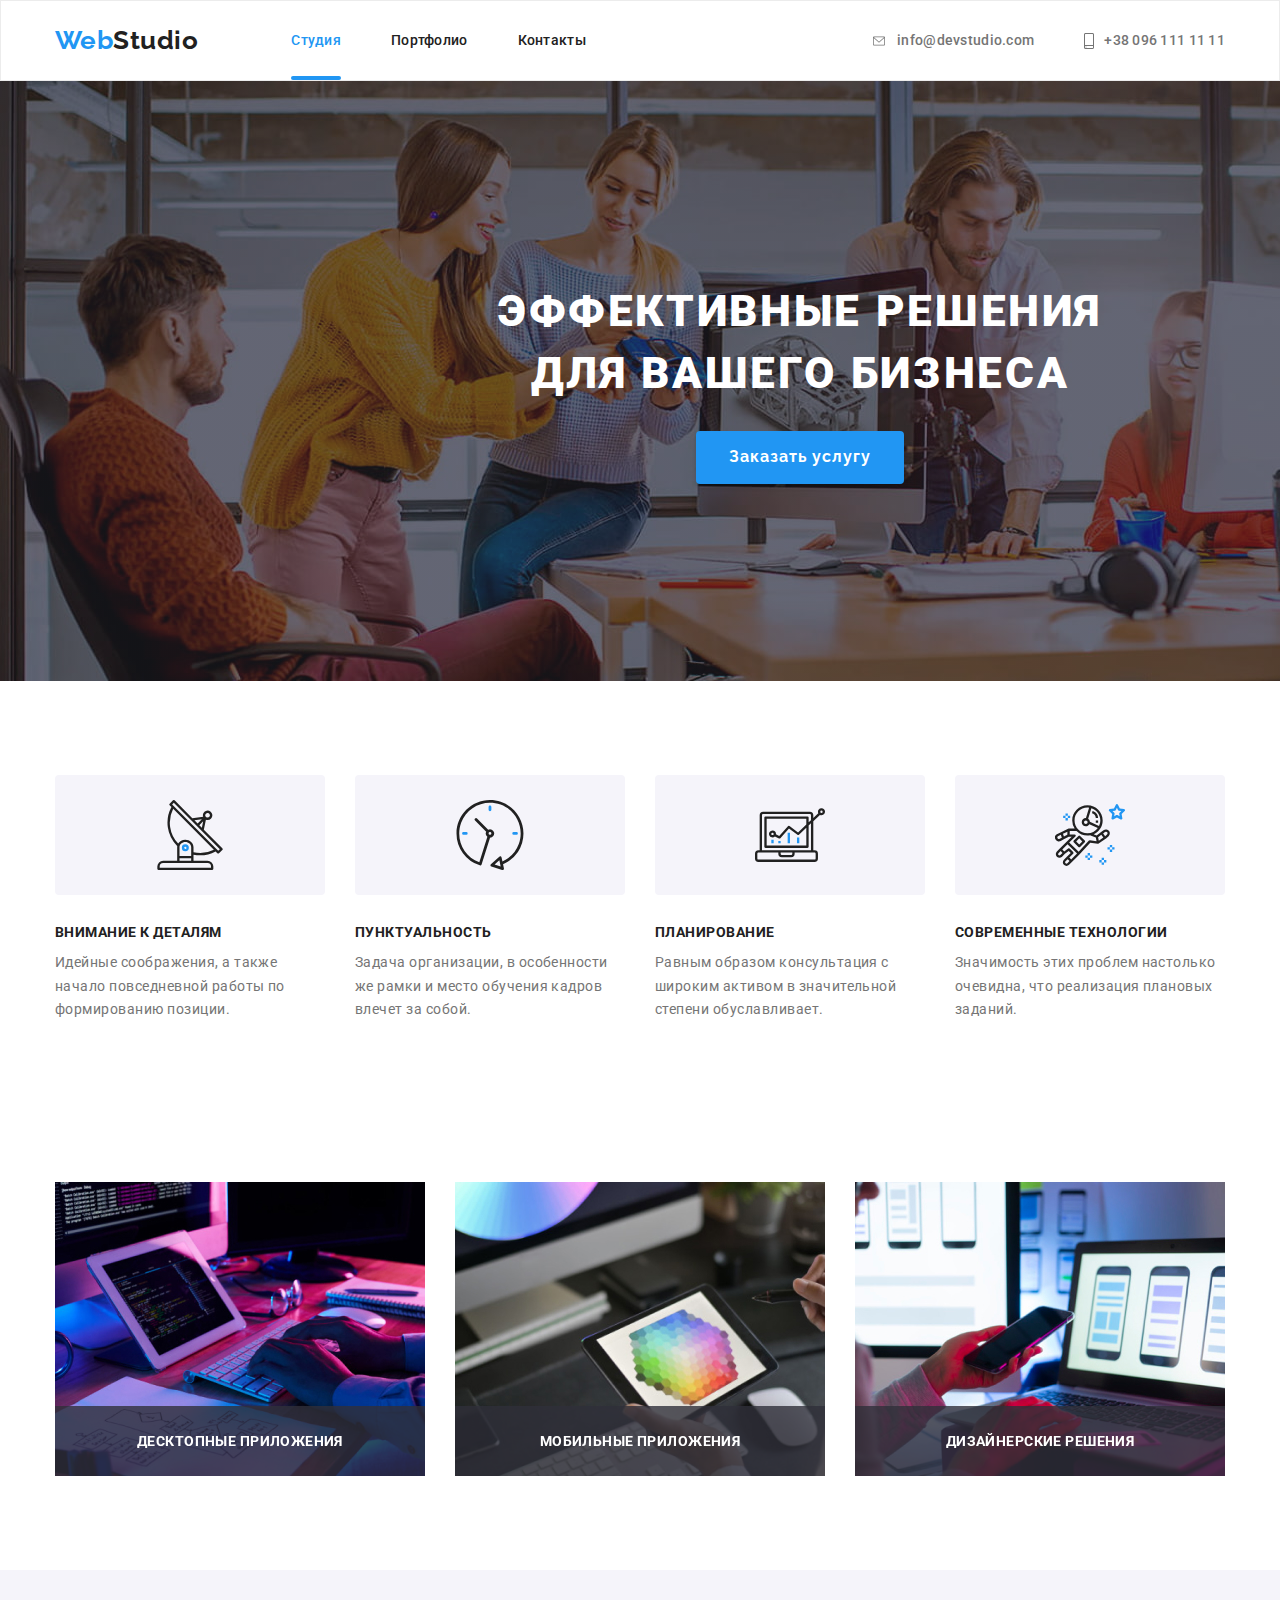
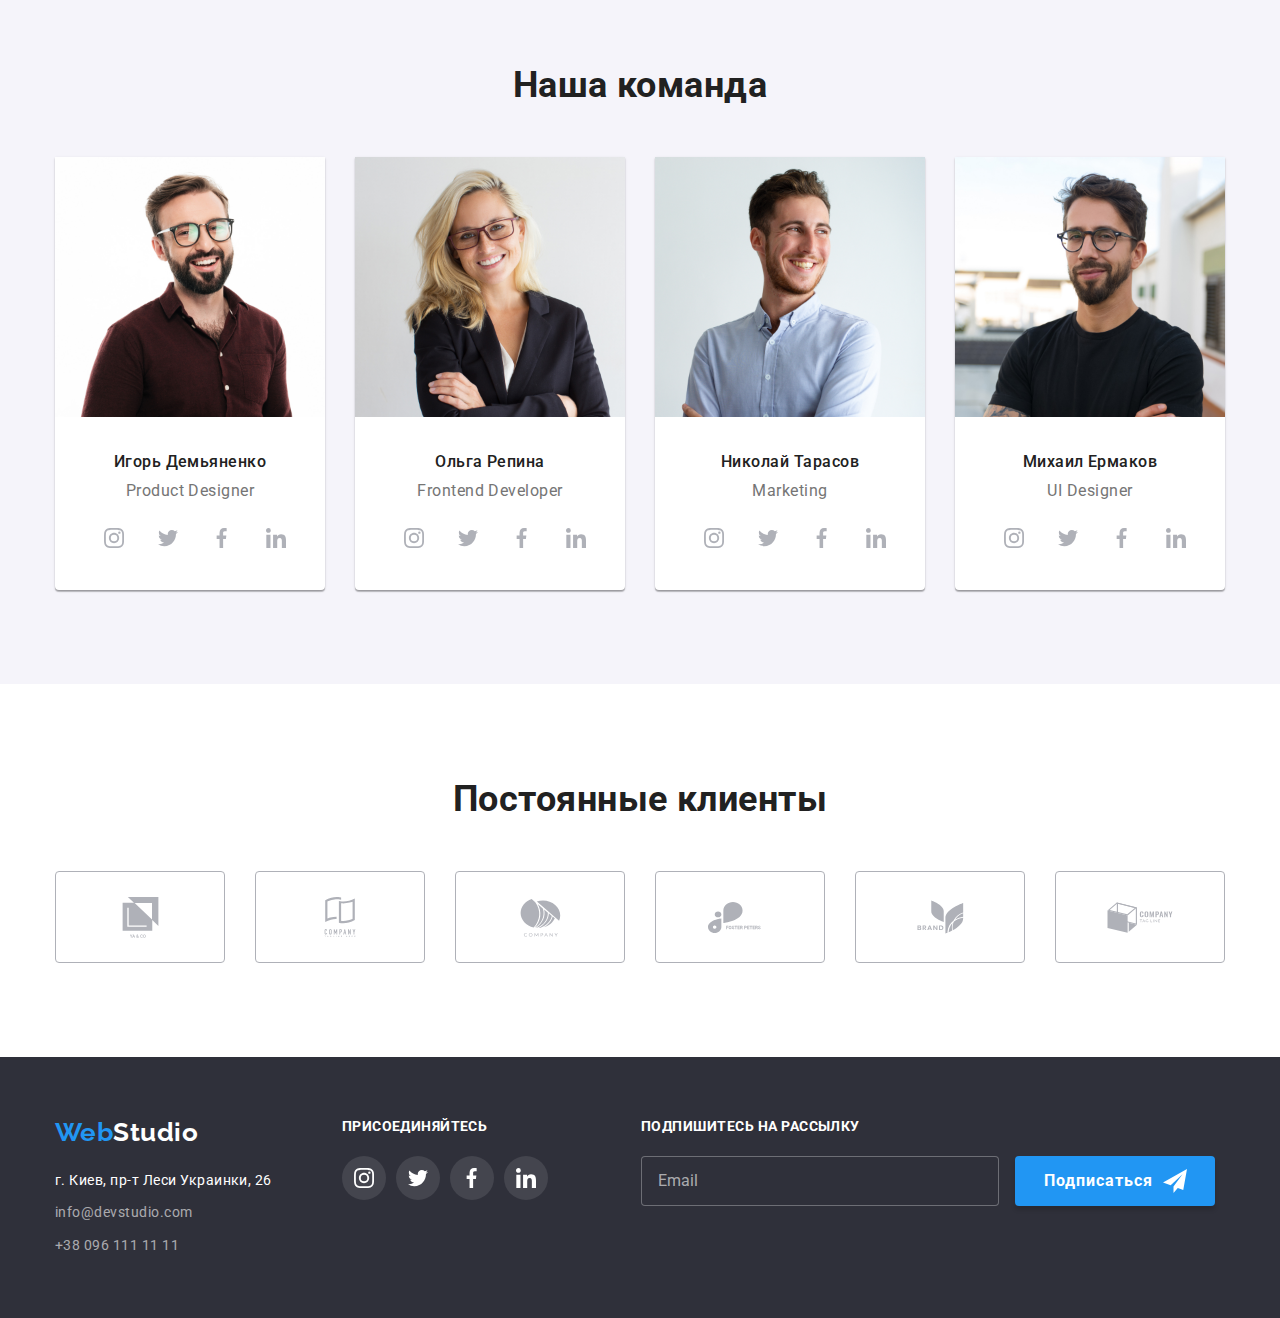
==== index.html @ c47fc295 "task" ====
<!DOCTYPE html>
<html lang="ru">
  <head>
    <meta charset="UTF-8" />
    <meta http-equiv="X-UA-Compatible" content="IE=edge" />
    <meta name="viewport" content="width=device-width, initial-scale=1.0" />
    <title>Document</title>
    <link rel="preconnect" href="https://fonts.googleapis.com" />
    <link rel="preconnect" href="https://fonts.gstatic.com" crossorigin />
    <link
      rel="stylesheet"
      href="https://cdn.jsdelivr.net/npm/modern-normalize@1.1.0/modern-normalize.min.css"
    />
    <link
      href="https://fonts.googleapis.com/css2?family=Raleway:wght@700&family=Roboto:wght@400;500;700;900&display=swap"
      rel="stylesheet"
    />
    <link rel="stylesheet" href="./css/styles.css" />
  </head>
  <body>
    <!-- Шапка сайта -->
    <header class="header">
      <div class="container flex">
        <nav class="header-nav">
          <a class="logo" href="./index.html"
            ><span class="logo-accent">Web</span>Studio</a
          >

          <ul class="nav-list">
            <li class="nav-item">
              <a class="nav-link current" href="./index.html">Студия</a>
            </li>
            <li class="nav-item">
              <a class="nav-link" href="./portofolio.html">Портфолио</a>
            </li>
            <li class="nav-item"><a class="nav-link" href="">Контакты</a></li>
          </ul>
        </nav>
        <ul class="auth-nav">
          <li class="auth-nav-item">
            <a class="auth-nav-link" href="mailto:info@devstudio.com">
              <svg class="auth-nav-icon" width="16px" height="12px">
                <use href="./image/icons.svg#letter"></use>
              </svg>
              info@devstudio.com</a
            >
          </li>

          <li class="auth-nav-item">
            <a class="auth-nav-link" href="tel:+380961111111">
              <svg class="auth-nav-icon" width="10px" height="16px">
                <use href="./image/icons.svg#smartphone"></use>
              </svg>
              +38 096 111 11 11</a
            >
          </li>
        </ul>
      </div>
    </header>
    <main>
      <!-- Герой -->
      <section class="hero section overlay">
        <div class="container">
          <h1 class="hero-title">Эффективные решения для вашего бизнеса</h1>
          <button class="hero-button" type="button" data-modal-open>
            Заказать услугу
          </button>
        </div>
      </section>

      <!-- модалка -->

      <div class="backdrop is-hidden" data-modal>
        <div class="modal">
          <button class="modal-close" type="button" data-modal-close>
            <svg class="" width="11px" height="11px">
              <use href="./image/icons.svg#close"></use>
            </svg>
          </button>

          <b class="modal-title">Оставьте свои данные, мы вам перезвоним</b>
          <form class="form">
            <label class="form-label" for="name">Имя</label>
            <div class="wrap-icon">
              <input class="form-input" type="text" name="name" id="name" />
              <svg class="icon">
                <use href="./image/icons.svg#person-form"></use>
              </svg>
            </div>

            <label class="form-label" for="tel">Телефон</label>
            <div class="wrap-icon">
              <input class="form-input" type="tel" name="tel" id="tel" />
              <svg class="icon">
                <use href="./image/icons.svg#phone-form"></use>
              </svg>
            </div>

            <label class="form-label" for="email">Почта</label>
            <div class="wrap-icon">
              <input class="form-input" type="email" name="email" id="email" />
              <svg class="icon">
                <use href="./image/icons.svg#email-form"></use>
              </svg>
            </div>

            <label class="form-label" for="comment">Комментарий</label>
            <textarea
              name="comment"
              id="comment"
              placeholder="Введите текст"
            ></textarea>

            <label class="checkbox-label">
              <input
                class="checkbox"
                type="checkbox"
                name="ruls"
                value="agree"
              />
              <span class="checkbox-icon"></span>
              Соглашаюсь с рассылкой и принимаю
              <a class="checkbox-link" href="">Условия договора</a>
            </label>

            <button class="form-button" type="submit">Отправить</button>
          </form>
        </div>
      </div>

      <!-- Особенности компании -->
      <section class="feature section">
        <h2 hidden>Наши преймущества</h2>
        <div class="container">
          <ul class="feature-list">
            <li class="feature-item">
              <div class="feature-box-icon">
                <svg class="feature-icon" width="70" height="70">
                  <use href="./image/icons.svg#locator"></use>
                </svg>
              </div>
              <h3 class="feature-title">Внимание к деталям</h3>
              <p class="feature-tetxt">
                Идейные соображения, а также начало повседневной работы по
                формированию позиции.
              </p>
            </li>

            <li class="feature-item">
              <div class="feature-box-icon">
                <svg class="feature-icon" width="70" height="70">
                  <use href="./image/icons.svg#time"></use>
                </svg>
              </div>
              <h3 class="feature-title">Пунктуальность</h3>
              <p class="feature-tetxt">
                Задача организации, в особенности же рамки и место обучения
                кадров влечет за собой.
              </p>
            </li>
            <li class="feature-item">
              <div class="feature-box-icon">
                <svg class="feature-icon" width="70" height="70">
                  <use href="./image/icons.svg#laptop"></use>
                </svg>
              </div>
              <h3 class="feature-title">Планирование</h3>
              <p class="feature-tetxt">
                Равным образом консультация с широким активом в значительной
                степени обуславливает.
              </p>
            </li>
            <li class="feature-item">
              <div class="feature-box-icon">
                <svg class="feature-icon" width="70" height="70">
                  <use href="./image/icons.svg#astronaut"></use>
                </svg>
              </div>
              <h3 class="feature-title">Современные технологии</h3>
              <p class="feature-tetxt">
                Значимость этих проблем настолько очевидна, что реализация
                плановых заданий.
              </p>
            </li>
          </ul>
        </div>
      </section>
      <!-- Фото занятий компании -->
      <section class="example section">
        <div class="container">
          <h2 class="example-title">Чем мы занимаемся</h2>
          <ul class="example-list">
            <li class="example-item">
              <a class="example-link" href=""
                ><img
                  class="example-photo"
                  src="./image/img1.jpg"
                  alt="верстка сайта"
                  width="370"
              /></a>
              <div class="example-psotion">
                <h3 class="example-title">Десктопные приложения</h3>
              </div>
            </li>
            <li class="example-item">
              <a href=""
                ><img
                  class="example-photo"
                  src="./image/img2.jpg"
                  alt="выбор макета сайта для телефона"
                  width="370"
              /></a>
              <div class="example-psotion">
                <h3 class="example-title">Мобильные приложения</h3>
              </div>
            </li>
            <li class="example-item">
              <a href=""
                ><img
                  class="example-photo"
                  src="./image/img3.jpg"
                  alt="цветокоррекция на планшете"
                  width="370"
              /></a>
              <div class="example-psotion">
                <h3 class="example-title">Дизайнерские решения</h3>
              </div>
            </li>
          </ul>
        </div>
      </section>
      <!-- команда компании -->
      <section class="team section">
        <div class="container">
          <h2 class="team-title">Наша команда</h2>
          <ul class="team-list">
            <li class="team-item">
              <img
                src="./image/image1.jpg"
                alt="сотрудник команды"
                width="270"
              />
              <div class="team-description">
                <h3 class="team-title-name">Игорь Демьяненко</h3>
                <p class="team-text">Product Designer</p>

                <ul class="team-link-list">
                  <li class="team-link-item">
                    <a href="" class="team-link">
                      <svg class="team-icon" width="20px" height="20px">
                        <use href="./image/icons.svg#instagram"></use>
                      </svg>
                    </a>
                  </li>
                  <li class="team-link-item">
                    <a href="" class="team-link">
                      <svg class="team-icon" width="20px" height="20px">
                        <use href="./image/icons.svg#twitter"></use>
                      </svg>
                    </a>
                  </li>
                  <li class="team-link-item">
                    <a href="" class="team-link">
                      <svg class="team-icon" width="20px" height="20px">
                        <use href="./image/icons.svg#facebook"></use>
                      </svg>
                    </a>
                  </li>
                  <li class="team-link-item">
                    <a href="" class="team-link">
                      <svg class="team-icon" width="20px" height="20px">
                        <use href="./image/icons.svg#linkedin"></use>
                      </svg>
                    </a>
                  </li>
                </ul>
              </div>
            </li>
            <li class="team-item">
              <img
                src="./image/image4.jpg"
                alt="сотрудник команды"
                width="270"
              />
              <div class="team-description">
                <h3 class="team-title-name">Ольга Репина</h3>
                <p class="team-text">Frontend Developer</p>

                <ul class="team-link-list">
                  <li class="team-link-item">
                    <a href="" class="team-link">
                      <svg class="team-icon" width="20px" height="20px">
                        <use href="./image/icons.svg#instagram"></use>
                      </svg>
                    </a>
                  </li>
                  <li class="team-link-item">
                    <a href="" class="team-link">
                      <svg class="team-icon" width="20px" height="20px">
                        <use href="./image/icons.svg#twitter"></use>
                      </svg>
                    </a>
                  </li>
                  <li class="team-link-item">
                    <a href="" class="team-link">
                      <svg class="team-icon" width="20px" height="20px">
                        <use href="./image/icons.svg#facebook"></use>
                      </svg>
                    </a>
                  </li>
                  <li class="team-link-item">
                    <a href="" class="team-link">
                      <svg class="team-icon" width="20px" height="20px">
                        <use href="./image/icons.svg#linkedin"></use>
                      </svg>
                    </a>
                  </li>
                </ul>
              </div>
            </li>
            <li class="team-item">
              <img
                src="./image/image3.jpg"
                alt="сотрудник команды"
                width="270"
              />
              <div class="team-description">
                <h3 class="team-title-name">Николай Тарасов</h3>
                <p class="team-text">Marketing</p>

                <ul class="team-link-list">
                  <li class="team-link-item">
                    <a href="" class="team-link">
                      <svg class="team-icon" width="20px" height="20px">
                        <use href="./image/icons.svg#instagram"></use>
                      </svg>
                    </a>
                  </li>
                  <li class="team-link-item">
                    <a href="" class="team-link">
                      <svg class="team-icon" width="20px" height="20px">
                        <use href="./image/icons.svg#twitter"></use>
                      </svg>
                    </a>
                  </li>
                  <li class="team-link-item">
                    <a href="" class="team-link">
                      <svg class="team-icon" width="20px" height="20px">
                        <use href="./image/icons.svg#facebook"></use>
                      </svg>
                    </a>
                  </li>
                  <li class="team-link-item">
                    <a href="" class="team-link">
                      <svg class="team-icon" width="20px" height="20px">
                        <use href="./image/icons.svg#linkedin"></use>
                      </svg>
                    </a>
                  </li>
                </ul>
              </div>
            </li>
            <li class="team-item">
              <img
                src="./image/image2.jpg"
                alt="сотрудник команды"
                width="270"
              />
              <div class="team-description">
                <h3 class="team-title-name">Михаил Ермаков</h3>
                <p class="team-text">UI Designer</p>

                <ul class="team-link-list">
                  <li class="team-link-item">
                    <a href="" class="team-link">
                      <svg class="team-icon" width="20px" height="20px">
                        <use href="./image/icons.svg#instagram"></use>
                      </svg>
                    </a>
                  </li>
                  <li class="team-link-item">
                    <a href="" class="team-link">
                      <svg class="team-icon" width="20px" height="20px">
                        <use href="./image/icons.svg#twitter"></use>
                      </svg>
                    </a>
                  </li>
                  <li class="team-link-item">
                    <a href="" class="team-link">
                      <svg class="team-icon" width="20px" height="20px">
                        <use href="./image/icons.svg#facebook"></use>
                      </svg>
                    </a>
                  </li>
                  <li class="team-link-item">
                    <a href="" class="team-link">
                      <svg class="team-icon" width="20px" height="20px">
                        <use href="./image/icons.svg#linkedin"></use>
                      </svg>
                    </a>
                  </li>
                </ul>
              </div>
            </li>
          </ul>
        </div>
      </section>
      <!-- постоянные клиенты -->
      <section class="customer section">
        <div class="container">
          <h2 class="customer-title">Постоянные клиенты</h2>
          <ul class="customer-list">
            <li class="customer-item">
              <a class="customer-link">
                <svg class="customer-icon" width="41" height="47">
                  <use href="./image/icons.svg#yaco"></use>
                </svg>
              </a>
            </li>
            <li class="customer-item">
              <a class="customer-link" href="">
                <svg class="customer-icon" width="40" height="52">
                  <use href="./image/icons.svg#company"></use>
                </svg>
              </a>
            </li>
            <li class="customer-item">
              <a class="customer-link" href="">
                <svg class="customer-icon" width="43" height="41">
                  <use href="./image/icons.svg#company2"></use>
                </svg>
              </a>
            </li>
            <li class="customer-item">
              <a class="customer-link" href="">
                <svg class="customer-icon" width="85" height="65">
                  <use href="./image/icons.svg#foster-peters"></use>
                </svg>
              </a>
            </li>
            <li class="customer-item">
              <a class="customer-link" href="">
                <svg class="customer-icon" width="63" height="46">
                  <use href="./image/icons.svg#brand"></use>
                </svg>
              </a>
            </li>
            <li class="customer-item">
              <a class="customer-link" href="">
                <svg class="customer-icon" width="94" height="65">
                  <use href="./image/icons.svg#tegline"></use>
                </svg>
              </a>
            </li>
          </ul>
        </div>
      </section>
    </main>
    <!-- Подвал -->
    <footer class="footer section">
      <div class="container box">
        <div class="adress-box">
          <a class="logo logo-color" href="/index.html"
            ><span class="logo-accent">Web</span>Studio</a
          >
          <address>
            <ul class="footer-list">
              <li class="footer-item">
                <a
                  class="footer-link text"
                  href="https://goo.gl/maps/Yac1yd6HgQ2EfbCq5"
                  target="_blank"
                  rel="noreferrer noopener"
                  >г. Киев, пр-т Леси Украинки, 26</a
                >
              </li>
              <li class="footer-item">
                <a class="footer-link" href="mailto:info@devstudio.com"
                  >info@devstudio.com</a
                >
              </li>
              <li class="footer-item">
                <a class="footer-link" href="tel:+380961111111"
                  >+38 096 111 11 11</a
                >
              </li>
            </ul>
          </address>
        </div>
        <div class="join-box">
          <b class="join-title"> присоединяйтесь</b>
          <ul class="join-list">
            <li class="join-link-item">
              <a href="" class="join-link">
                <svg class="join-icon" width="20px" height="20px">
                  <use href="./image/icons.svg#instagram"></use>
                </svg>
              </a>
            </li>
            <li class="join-link-item">
              <a href="" class="join-link">
                <svg class="join-icon" width="20px" height="20px">
                  <use href="./image/icons.svg#twitter"></use>
                </svg>
              </a>
            </li>
            <li class="join-link-item">
              <a href="" class="join-link">
                <svg class="join-icon" width="20px" height="20px">
                  <use href="./image/icons.svg#facebook"></use>
                </svg>
              </a>
            </li>
            <li class="join-link-item">
              <a href="" class="join-link">
                <svg class="join-icon" width="20px" height="20px">
                  <use href="./image/icons.svg#linkedin"></use>
                </svg>
              </a>
            </li>
          </ul>
        </div>
        <div class="subscription-form-wrap">
          <b class="subscription-title">Подпишитесь на рассылку</b>
          <form class="subscription-form">
            <input
              class="subscription-input"
              type="email"
              placeholder="Email"
            />
            <button class="subscription-button" type="submit">
              <div class="subscription-box">
                <span class="subscription-button-text">Подписаться</span>
                <svg class="subscription-icon" width="24px" height="24px">
                  <use href="./image/icons.svg#icon-send"></use>
                </svg>
              </div>
            </button>
          </form>
        </div>
      </div>
    </footer>
    <script src="./js/modal.js"></script>
  </body>
</html>
---- css/styles.css ----
/*  
Цвет основгого текста #757575
цвет  подсвета #2196F3  
цвет вторичный  #212121
цвест для футера rgba(255, 255, 255, 0.6);
основной цвест страницы #F5F4FA;
 */
:root {
  /* Цвест тексат */
  --general-text-color: #757575;
  --title-color: #ffffff;
  --secondary-title-color: #212121;
  --footer-color-txt: rgba(255, 255, 255, 0.6);

  /* Цвет акцентов */
  --accent-color: #2196f3;
  --hover-btn-color: #188ce8;
  --accent-color-logo-footer: #ffffff;
  --accent-color-portfolio-button: #ffffff;
  /* Цвет фона */
  --general-color-bcg: #e5e5e5;
  --footer-hero-color-bcg: #2f303a;
  --secondaru-color-bcg: #f5f4fa;

  /* Шрифт */
  --general-font: Roboto, sans-serif;
  --secondary-font: Raleway, sans-serif;

  /* svg */
  --svg-general-color: #afb1b8;
}
/* Утилиты */
h1,
h2,
h3,
h4,
h5,
h6,
p,
ul {
  margin: 0;
  padding: 0;
}

/* Общие значания */
.container {
  width: 1200px;
  padding-left: 15px;
  padding-right: 15px;
  margin-left: auto;
  margin-right: auto;
}
.section {
  padding-top: 94px;
  padding-bottom: 94px;
}
body {
  color: var(--general-text-color);

  font-family: var(--general-font);
  letter-spacing: 0.03em;
}

/* Header */

.header {
  border: 1px solid #ececec;
}

.container.flex,
.nav-list,
.auth-nav,
.header-nav {
  display: flex;
  align-items: center;
}

.nav-item:nth-child(1) {
  margin-left: 93px;
}

.nav-item:nth-child(n + 2) {
  margin-left: 50px;
}

.auth-nav {
  margin-left: auto;
}
.auth-nav-item + .auth-nav-item {
  margin-left: 50px;
}

.nav-link:hover,
.nav-link:focus,
.auth-nav-link:focus,
.auth-nav-link:hover,
.footer-link:focus,
.footer-link:hover {
  transition: color 250ms cubic-bezier(0.4, 0, 0.2, 1);
  color: var(--accent-color);
}

.auth-nav-link {
  transition: color 250ms cubic-bezier(0.4, 0, 0.2, 1);

  color: var(--general-text-color);
  text-decoration: none;

  font-weight: 500;
  font-size: 14px;
  line-height: 1.1;
  letter-spacing: 0.02em;

  display: flex;
  align-items: center;
  justify-content: center;
}

.auth-nav-icon {
  transition: fill 250ms cubic-bezier(0.4, 0, 0.2, 1);

  margin-right: 10px;
  fill: var(--general-text-color);
}
.auth-nav-link:focus .auth-nav-icon,
.auth-nav-link:hover .auth-nav-icon {
  transition: fill 250ms cubic-bezier(0.4, 0, 0.2, 1);

  fill: var(--accent-color);
}

.auth-nav-icon.letter {
  width: 16px;
  height: 12px;
  margin-top: auto;
  margin-bottom: auto;
}

.auth-nav-icon:not(:first-child) {
  margin-left: 30px;
}
.nav-link {
  transition: color 250ms cubic-bezier(0.4, 0, 0.2, 1);
  color: var(--accent-color);
  position: relative;
}

.current::after {
  position: absolute;
  bottom: 0;
  left: 0;

  content: " ";
  height: 4px;
  width: 100%;
  background-color: var(--accent-color);
  border-radius: 2px;
}

.nav-link {
  color: var(--secondary-title-color);
  text-decoration: none;

  font-weight: 500;
  font-size: 14px;
  line-height: 1.1;
  letter-spacing: 0.02em;

  padding: 32px 0px;
  display: inline-block;
}

.logo {
  transition: color 250ms cubic-bezier(0.4, 0, 0.2, 1);

  color: var(--secondary-title-color);
  text-decoration: none;

  font-family: var(--secondary-font);
  font-weight: 700;
  font-size: 26px;
  line-height: 1.2;
}
.logo:hover,
.logo:focus {
  transition: color 250ms cubic-bezier(0.4, 0, 0.2, 1);

  color: var(--accent-color);
}
.logo-accent {
  color: var(--accent-color);
}

/* Hero */
.hero {
  background-color: var(--footer-hero-color-bcg);
  text-align: center;
  padding-top: 200px;
  padding-bottom: 200px;

  background-size: cover;
}
.overlay {
  width: 1600px;
  height: 600px;
  margin-left: auto;
  margin-right: auto;
  background-image: linear-gradient(
      rgba(47, 48, 58, 0.4),
      rgba(47, 48, 58, 0.4)
    ),
    url("../image/background.jpg");
}

.hero-title {
  color: var(--title-color);

  font-weight: 900;
  font-size: 44px;
  line-height: 1.4;
  letter-spacing: 0.06em;
  text-transform: uppercase;

  height: 120px;
  width: 696px;
  margin-left: auto;
  margin-right: auto;
}

.hero-button:focus,
.hero-button:hover {
  transition: border-color 250ms cubic-bezier(0.4, 0, 0.2, 1);

  border-color: var(--hover-btn-color);
}
.hero-button {
  transition: border-color 250ms cubic-bezier(0.4, 0, 0.2, 1);

  color: var(--title-color);
  background-color: var(--accent-color);
  cursor: pointer;

  font-family: var(--secondary-font);
  font-weight: 700;
  font-size: 16px;
  line-height: 1.9;
  letter-spacing: 0.06em;

  margin-top: 30px;
  padding: 10px 32px;
  display: inline-block;
  min-width: 200px;
  max-width: 350px;
  box-shadow: 0px 4px 4px rgba(0, 0, 0, 0.15);
  border-radius: 4px;
  border: 1px solid transparent;
}

/* модалка */

.backdrop {
  position: fixed;
  top: 0px;
  left: 0px;
  opacity: 1;
  width: 100%;
  height: 100%;
  transition: opacity 250ms cubic-bezier(0.4, 0, 0.2, 1),
    transform 250ms cubic-bezier(0.4, 0, 0.2, 1);
  background: rgba(0, 0, 0, 0.2);
}

.backdrop.is-hidden {
  pointer-events: none;
  opacity: 0;
}

.backdrop.is-hidden .modal {
  transform: translate(-50%, -50%) scale(0.9);
  transition: transform 250ms cubic-bezier(0.4, 0, 0.2, 1);
}

.modal {
  position: relative;
  position: absolute;
  top: 50%;
  left: 50%;
  transform: translate(-50%, -50%) scale(1);
  width: 528px;
  min-height: 581px;
  padding: 40px;

  background: #ffffff;
  transition: transform 250ms cubic-bezier(0.4, 0, 0.2, 1);

  box-shadow: 0px 1px 3px rgba(0, 0, 0, 0.12), 0px 1px 1px rgba(0, 0, 0, 0.14),
    0px 2px 1px rgba(0, 0, 0, 0.2);
  border-radius: 4px;
}
.modal-close {
  cursor: pointer;
  position: absolute;
  top: 8px;
  right: 8px;
  width: 30px;
  height: 30px;
  border: 1px solid rgba(0, 0, 0, 0.1);
  border-radius: 50%;
  background-color: #ffffff;
}
.modal-title {
  display: block;
  font-size: 20px;
  line-height: 1.15;
  text-align: center;
  color: var(--secondary-title-color);
  margin-bottom: 12px;
}

.form-label {
  display: block;
  margin-bottom: 4px;
  font-size: 12px;
  line-height: 1.16;
  letter-spacing: 0.01em;
  color: var(--general-text-color);
}
.wrap-icon {
  position: relative;
}
.form-input {
  display: block;
  width: 100%;
  height: 40px;
  margin-bottom: 10px;
  padding-left: 42px;
  border: 1px solid rgba(33, 33, 33, 0.2);

  border-radius: 4px;
  transform: border-color 250ms cubic-bezier(0.4, 0, 0.2, 1);
}

.form-input:focus + .icon {
  fill: var(--accent-color);
  transition: fill 250ms cubic-bezier(0.4, 0, 0.2, 1);
}

textarea:focus,
.form-input:focus {
  outline: none;
  border-color: var(--accent-color);
  transform: border-color 250ms cubic-bezier(0.4, 0, 0.2, 1);
}

.icon {
  position: absolute;
  top: 11px;
  left: 12px;
  width: 18px;
  height: 18px;
  transition: fill 250ms cubic-bezier(0.4, 0, 0.2, 1);
}
textarea {
  resize: none;
  width: 100%;
  height: 120px;
  padding: 12px 16px;
  margin-bottom: 20px;

  border: 1px solid rgba(33, 33, 33, 0.2);
  border-radius: 4px;

  transform: border-color 250ms cubic-bezier(0.4, 0, 0.2, 1);
}

textarea::placeholder {
  font-size: 14px;
  line-height: 1.2;
  letter-spacing: 0.01em;
  color: rgba(117, 117, 117, 0.5);
}

.checkbox {
  appearance: none;
}
.checkbox-label {
  margin-bottom: 30px;

  font-size: 14px;
  line-height: 1.7;
  letter-spacing: 0.03em;
  color: var(--general-text-color);
}

.checkbox-icon {
  display: inline-block;

  width: 16px;
  height: 15px;
  border: 2px solid var(--secondary-title-color);
  border-radius: 2px;
}
.checkbox:checked + .checkbox-icon {
  background-image: url(../image/icon-check.svg);
  background-size: contain;
  background-repeat: no-repeat;
  background-origin: border-box;
  border-color: var(--accent-color);

  background-color: var(--accent-color);
}
.checkbox-link {
  color: var(--accent-color);
}

.form-button {
  display: block;
  margin-right: auto;
  margin-left: auto;
  min-width: 200px;
  max-width: 350px;
  padding: 10px 55px;
  cursor: pointer;

  font-weight: 700;
  font-size: 16px;
  line-height: 1.9;
  letter-spacing: 0.06em;
  color: var(--accent-color-portfolio-button);

  background-color: var(--accent-color);
  box-shadow: 0px 4px 4px rgba(0, 0, 0, 0.15);
  border-radius: 4px;
  border: transparent none;
  transition: background-color 250ms cubic-bezier(0.4, 0, 0.2, 1);
}

.form-button:focus,
.form-button:hover {
  transition: background-color 250ms cubic-bezier(0.4, 0, 0.2, 1);
  background-color: var(--hover-btn-color);
}
/* Особенности компании */

.feature-list {
  display: flex;
}

.feature-item {
  width: 270px;
}
.feature-item:nth-child(n + 2) {
  margin-left: 30px;
}

.feature-box-icon {
  display: flex;
  width: 270px;

  height: 120px;
  justify-content: center;
  align-items: center;
  background: #f5f4fa;
  border-radius: 4px;
}

.feature-title {
  color: var(--secondary-title-color);

  font-weight: 700;
  font-size: 14px;
  line-height: 1.1;
  text-transform: uppercase;

  margin-top: 30px;
}
.feature-tetxt {
  line-height: 1.7;
  font-size: 14px;
  margin-top: 10px;
}

/* Фото занятий компании */

.example.section {
  padding-top: 0px;
}

.example-list {
  display: flex;
  margin-top: 50px;
}

.example-item {
  position: relative;
}

.example-item:nth-child(n + 2) {
  margin-left: 30px;
}

.example-title {
  color: var(--secondary-title-color);

  font-weight: 700;
  font-size: 36px;
  line-height: 1.2;
  text-align: center;
}

.example-psotion {
  position: absolute;
  bottom: 0;
  width: 100%;
  padding: 27px 0px;

  background: rgba(47, 48, 58, 0.8);
}
.example-title {
  margin-left: auto;
  margin-right: auto;

  font-weight: 700;
  font-size: 14px;
  line-height: calc(16 / 14);
  text-align: center;
  letter-spacing: 0.03em;
  text-transform: uppercase;

  color: var(--title-color);
}
.example-photo {
  display: block;
}
/* команда компании */
.team {
  background-color: var(--secondaru-color-bcg);
}

.team-list {
  display: flex;
  margin-top: 50px;
}

.team-item:nth-child(n + 2) {
  margin-left: 30px;
}

.team-item {
  box-shadow: 0px 1px 3px rgba(0, 0, 0, 0.12), 0px 1px 1px rgba(0, 0, 0, 0.14),
    0px 2px 1px rgba(0, 0, 0, 0.2);
  border-radius: 0px 0px 4px 4px;
  background-color: #ffffff;
}

.team-description {
  padding: 30px 0;
}

.team-title {
  color: var(--secondary-title-color);

  font-weight: 700;
  font-size: 36px;
  line-height: 1.2;
  text-align: center;
}

.team-title-name {
  color: var(--secondary-title-color);

  font-weight: 500;
  font-size: 16px;
  line-height: 1.2;
  text-align: center;
}
.team-text {
  font-size: 16px;
  line-height: 1.2;
  text-align: center;
  margin-top: 10px;
}
.team-link-list {
  display: flex;

  justify-content: center;
  margin-top: 16px;
}

.team-link-item:not(first-child) {
  margin-left: 10px;
}

.team-link {
  transition: background-color 250ms cubic-bezier(0.4, 0, 0.2, 1);

  width: 44px;
  height: 44px;
  display: flex;
  align-items: center;
  justify-content: center;
  border-radius: 50%;
}

.team-icon {
  transition: fill 250ms cubic-bezier(0.4, 0, 0.2, 1);

  fill: var(--svg-general-color);
}
.team-link:hover,
.team-link:focus {
  transition: background-color 250ms cubic-bezier(0.4, 0, 0.2, 1);

  background-color: var(--accent-color);
}

.team-link:hover .team-icon,
.team-link:focus .team-icon {
  transition: fill 250ms cubic-bezier(0.4, 0, 0.2, 1);

  fill: var(--accent-color-portfolio-button);
}

/* постоянные клиенты */
.customer-title {
  color: var(--secondary-title-color);

  font-weight: 700;
  font-size: 36px;
  line-height: 1.2;
  text-align: center;
}

.customer-list {
  display: flex;
  margin-top: 50px;
}

.customer-item:not(:first-child) {
  margin-left: 30px;
}

.customer-link {
  transition: border-color 250ms cubic-bezier(0.4, 0, 0.2, 1);

  display: flex;
  width: 170px;
  height: 92px;
  justify-content: center;
  align-items: center;

  border: 1px solid #afb1b8;
  border-radius: 4px;
}

.customer-icon {
  fill: var(--svg-general-color);

  transition: fill 250ms cubic-bezier(0.4, 0, 0.2, 1);
}
.customer-link:focus,
.customer-link:hover {
  transition: border-color 250ms cubic-bezier(0.4, 0, 0.2, 1);

  border-color: var(--accent-color);
}
.customer-link:focus .customer-icon,
.customer-link:hover .customer-icon {
  transition: fill 250ms cubic-bezier(0.4, 0, 0.2, 1);

  fill: var(--accent-color);
}

/* подвал */
.footer {
  background-color: var(--footer-hero-color-bcg);
  padding: 60px 0px;
}

.footer-item .text {
  color: var(--title-color);

  font-size: 14px;
  line-height: 1.7;
  font-style: normal;

  margin-top: 20px;
}

.footer-link {
  transition: color 250ms cubic-bezier(0.4, 0, 0.2, 1);

  color: var(--footer-color-txt);
  text-decoration: none;

  font-size: 14px;
  line-height: 1.7;
  font-style: normal;

  display: inline-block;
}

.footer-link:hover.text,
.footer-link:focus.text {
  color: var(--accent-color);
  transition: color 250ms cubic-bezier(0.4, 0, 0.2, 1);
}

.footer-item + .footer-item {
  margin-top: 9px;
}

.logo-color {
  color: var(--accent-color-logo-footer);
}

.join-list,
.box {
  display: flex;
}

.join-box {
  margin-left: 70px;
}

.join-title {
  color: var(--accent-color-logo-footer);
  font-family: var(--general-font);

  font-weight: 700;
  font-size: 14px;
  line-height: 1.1;
  letter-spacing: 0.03em;
  text-transform: uppercase;
}

.join-list {
  margin-top: 20px;
}

.join-link {
  transition: background-color 250ms cubic-bezier(0.4, 0, 0.2, 1);

  display: flex;
  align-items: center;
  justify-content: center;
  width: 44px;
  height: 44px;
  background-color: rgba(255, 255, 255, 0.1);
  border-radius: 50%;
}
.join-icon {
  fill: var(--accent-color-portfolio-button);
}

.join-link:hover,
.join-link:focus {
  transition: background-color 250ms cubic-bezier(0.4, 0, 0.2, 1);

  background-color: var(--accent-color);
}

.join-link-item:not(:first-child) {
  margin-left: 10px;
}

li {
  list-style-type: none;
}
.subscription-form-wrap {
  margin-left: 93px;
}

.subscription-title {
  font-weight: 700;
  font-size: 14px;
  line-height: 1.14;
  text-transform: uppercase;
  color: var(--accent-color-logo-footer);
}
.subscription-input {
  display: inline-block;
  min-width: 358px;
  height: 50px;
  margin-top: 20px;
  padding-left: 16px;
  background-color: var(--footer-hero-color-bcg);
  border: 1px solid rgba(255, 255, 255, 0.3);
  border-radius: 4px;
}

.subscription-input::placeholder {
  font-size: 16px;
  line-height: 1.25;
  color: rgba(255, 255, 255, 0.6);
}

.subscription-button {
  display: inline-block;
  min-width: 200px;
  max-width: 300px;
  height: 50px;
  margin-left: 12px;
  padding: 10px, 28px;

  cursor: pointer;
  border: transparent;
  background: var(--accent-color);
  box-shadow: 0px 4px 4px rgba(0, 0, 0, 0.15);
  border-radius: 4px;

  color: var(--accent-color-logo-footer);
  font-weight: 700;

  line-height: 1.88;
  letter-spacing: 0.06em;
  padding: 0px;
  transition: background-color 250ms cubic-bezier(0.4, 0, 0.2, 1);
}

.subscription-button:focus,
.subscription-button:hover {
  background-color: var(--hover-btn-color);
  transition: background-color 250ms cubic-bezier(0.4, 0, 0.2, 1);
}

.subscription-box {
  display: flex;
  align-items: center;
  justify-content: center;
}

.subscription-icon {
  margin-left: 10px;
}

/* Portfolio */

.current {
  color: var(--accent-color);
}

.portfolio-list-button {
  display: flex;
  justify-content: center;
  margin-bottom: 50px;
}
.portfolio-item-button:nth-child(n + 2) {
  margin-left: 8px;
}

.portfolio-button:focus,
.portfolio-button:hover {
  transition: color 250ms cubic-bezier(0.4, 0, 0.2, 1),
    box-shadow 250ms cubic-bezier(0.4, 0, 0.2, 1),
    background-color 250ms cubic-bezier(0.4, 0, 0.2, 1);
  color: var(--accent-color-portfolio-button);
  background-color: var(--accent-color);
  box-shadow: 0px 3px 1px rgba(0, 0, 0, 0.1), 0px 1px 2px rgba(0, 0, 0, 0.08),
    0px 2px 2px rgba(0, 0, 0, 0.12);
}
.portfolio-button {
  transition: color 250ms cubic-bezier(0.4, 0, 0.2, 1),
    box-shadow 250ms cubic-bezier(0.4, 0, 0.2, 1),
    background-color 250ms cubic-bezier(0.4, 0, 0.2, 1);

  cursor: pointer;
  color: var(--secondary-title-color);

  background: var(--secondaru-color-bcg);

  font-weight: 500;
  font-size: 16px;
  line-height: 1.6;
  letter-spacing: 0.03em;

  padding: 6px 22px;
  border-radius: 4px;
  border: transparent;
}

.portfolio-list {
  display: flex;
  flex-wrap: wrap;
  margin-top: -30px;
  margin-left: -30px;
}
.portfolio-thumb > img {
  display: block;
}

.portfolio-item {
  margin-left: 30px;
  margin-top: 30px;
  flex-basis: calc(100% / 3 - 30px);

  background: #ffffff;
}

.portfolio-thumb {
  position: relative;
  overflow: hidden;
}
.wrap {
  transform: translateY(100%);
  transition: transform 250ms cubic-bezier(0.4, 0, 0.2, 1);
  position: absolute;

  top: 0;
  left: 0px;
  content: "";
  width: 100%;
  height: 100%;

  background: rgba(33, 150, 243, 0.9);
}
.portfolio-text-apear {
  position: absolute;
  top: 50%;
  left: 50%;
  transform: translate(-50%, -50%);
  width: 100%;
  padding: 63px 24px;
  font-size: 18px;
  line-height: 1.6;
  letter-spacing: 0.03em;
  color: #ffffff;
}
.portfolio-link:hover .wrap,
.portfolio-link:focus .wrap {
  transform: translateY(0);
  transition: transform 250ms cubic-bezier(0.4, 0, 0.2, 1);
}

.portfolio-item:hover,
.portfolio-item:focus {
  transition: color 250ms cubic-bezier(0.4, 0, 0.2, 1),
    box-shadow 250ms cubic-bezier(0.4, 0, 0.2, 1);

  box-shadow: 0px 1px 1px rgba(0, 0, 0, 0.12), 0px 4px 4px rgba(0, 0, 0, 0.06),
    1px 4px 6px rgba(0, 0, 0, 0.16);
}

.portfolio-link {
  text-decoration: none;
  color: var(--general-text-color);
}

.portfolio-title {
  color: var(--secondary-title-color);

  font-weight: 700;
  font-size: 18px;
  line-height: 2;
  letter-spacing: 0.06em;
}
.portfolio-text {
  font-size: 16px;
  line-height: 1.9;
  margin-top: 4px;
}

.card-text-portfolio {
  padding: 20px 24px;
  border-right: 1px solid #eeeeee;
  border-bottom: 1px solid #eeeeee;
  border-left: 1px solid #eeeeee;
}

.portfolio-item > img {
  max-width: 100%;
  display: block;
}
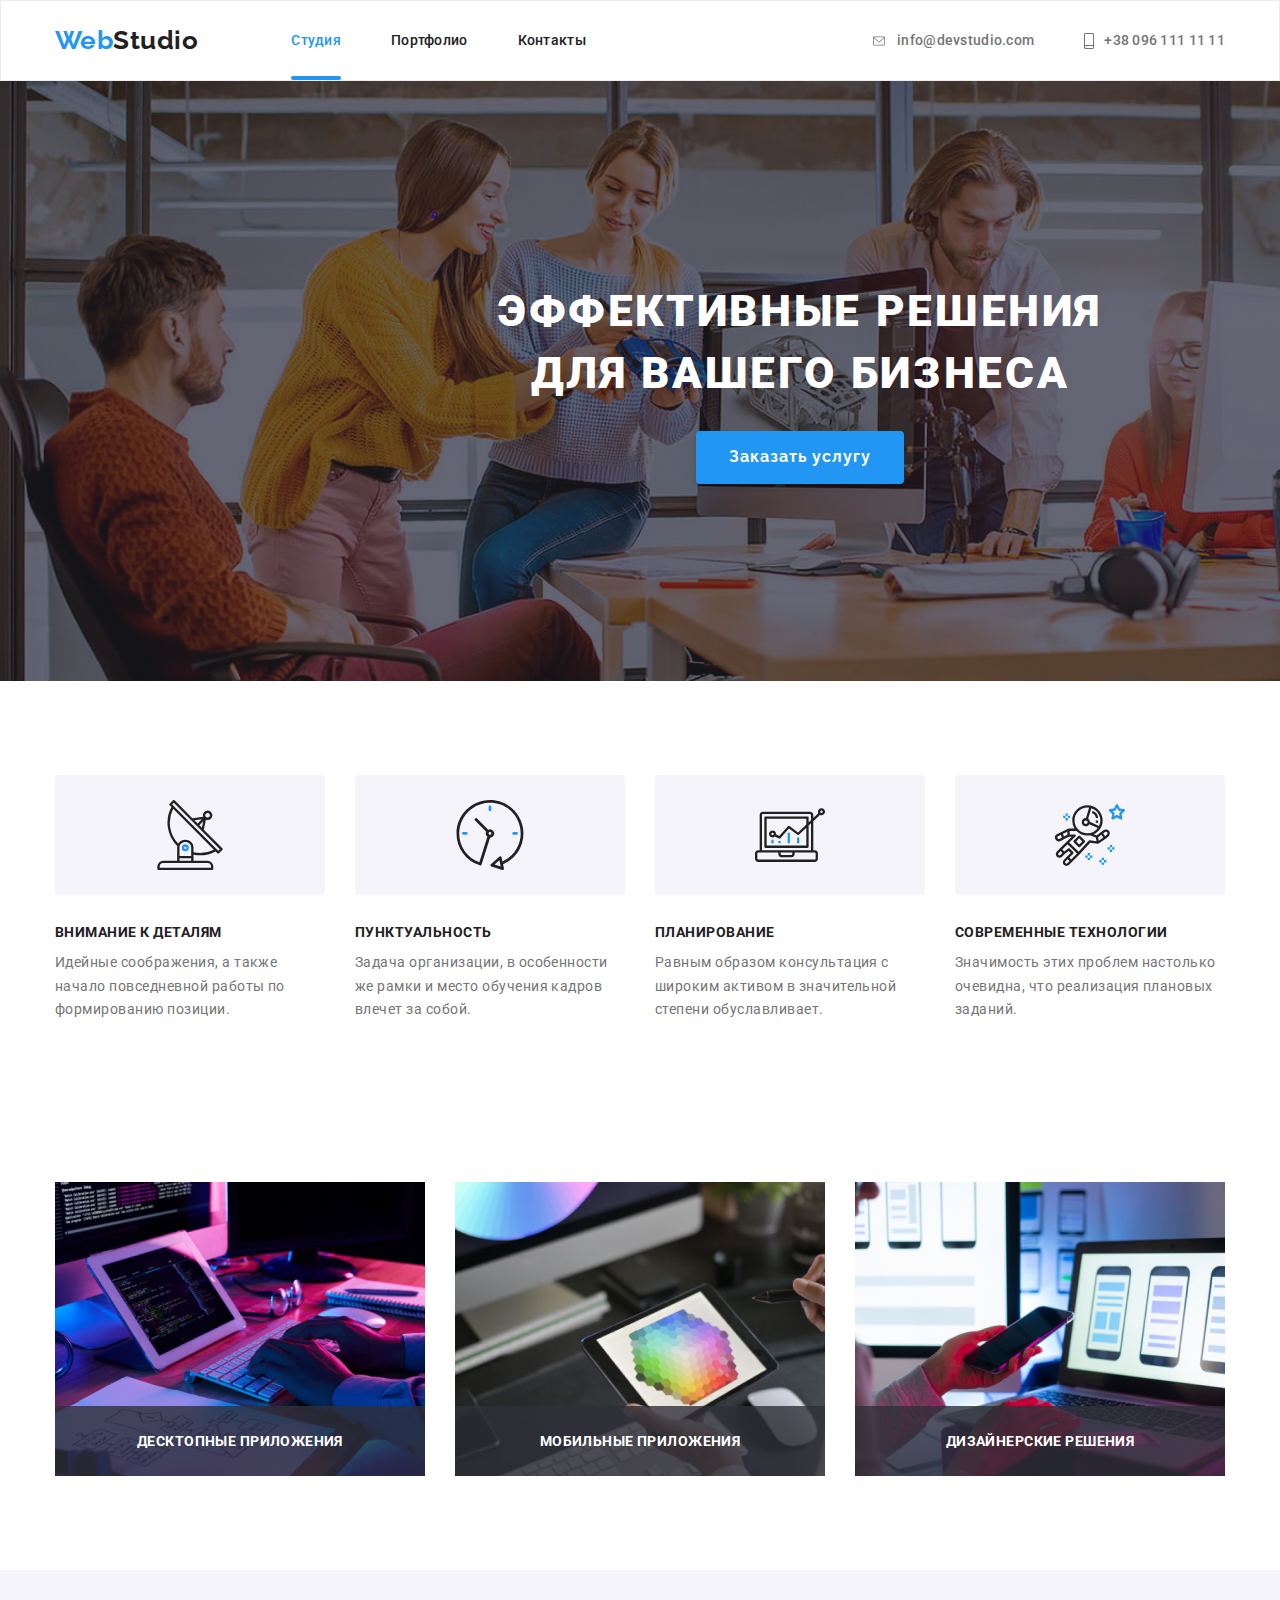
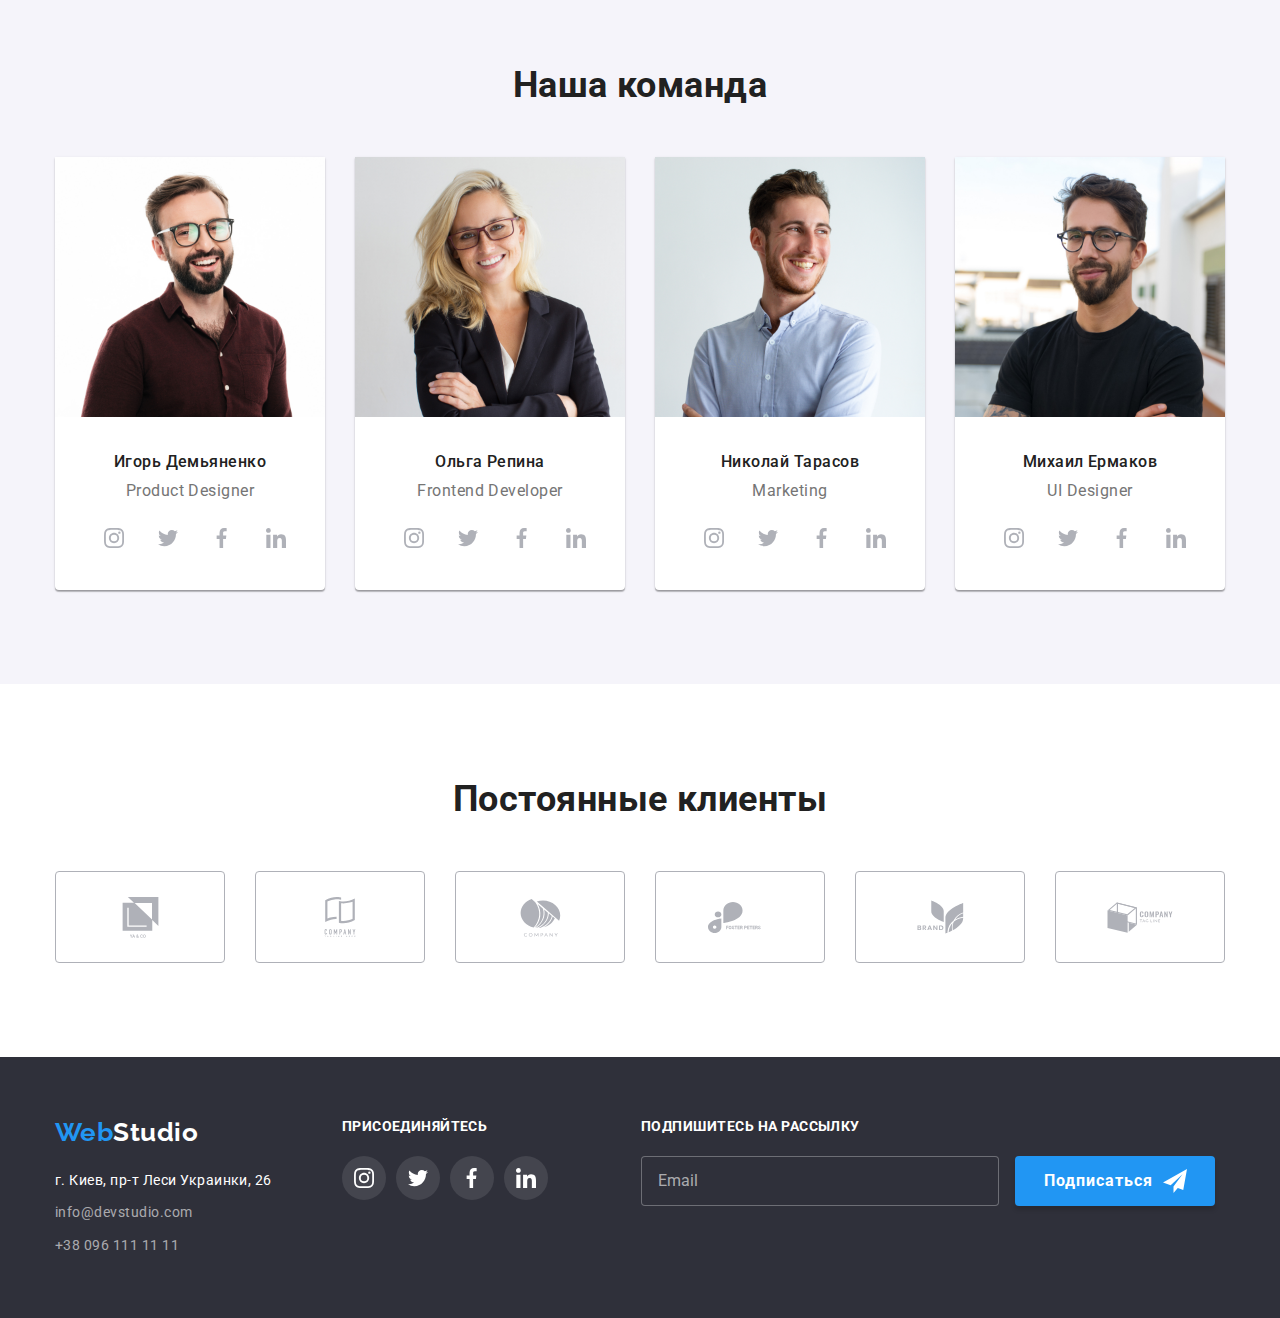
==== commit f5f44252: "исправлены ошибки" ====
--- a/index.html
+++ b/index.html
@@ -73,7 +73,7 @@
       <div class="backdrop is-hidden" data-modal>
         <div class="modal">
           <button class="modal-close" type="button" data-modal-close>
-            <svg class="" width="11px" height="11px">
+            <svg class="modal-close-icon" width="11px" height="11px">
               <use href="./image/icons.svg#close"></use>
             </svg>
           </button>
--- a/css/styles.css
+++ b/css/styles.css
@@ -259,12 +259,14 @@
 /* модалка */
 
 .backdrop {
-  position: fixed;
+  width: 100%;
+  height: 100%;
   top: 0px;
   left: 0px;
+  z-index: 1;
+  position: fixed;
   opacity: 1;
-  width: 100%;
-  height: 100%;
+
   transition: opacity 250ms cubic-bezier(0.4, 0, 0.2, 1),
     transform 250ms cubic-bezier(0.4, 0, 0.2, 1);
   background: rgba(0, 0, 0, 0.2);
@@ -308,6 +310,10 @@
   border-radius: 50%;
   background-color: #ffffff;
 }
+.modal-close:focus .modal-close-icon,
+.modal-close:hover .modal-close-icon {
+  fill: var(--accent-color);
+}
 .modal-title {
   display: block;
   font-size: 20px;
@@ -384,6 +390,7 @@
   appearance: none;
 }
 .checkbox-label {
+  display: inline-block;
   margin-bottom: 30px;
 
   font-size: 14px;
@@ -779,6 +786,7 @@
   color: var(--accent-color-logo-footer);
 }
 .subscription-input {
+  color: var(--title-color);
   display: inline-block;
   min-width: 358px;
   height: 50px;
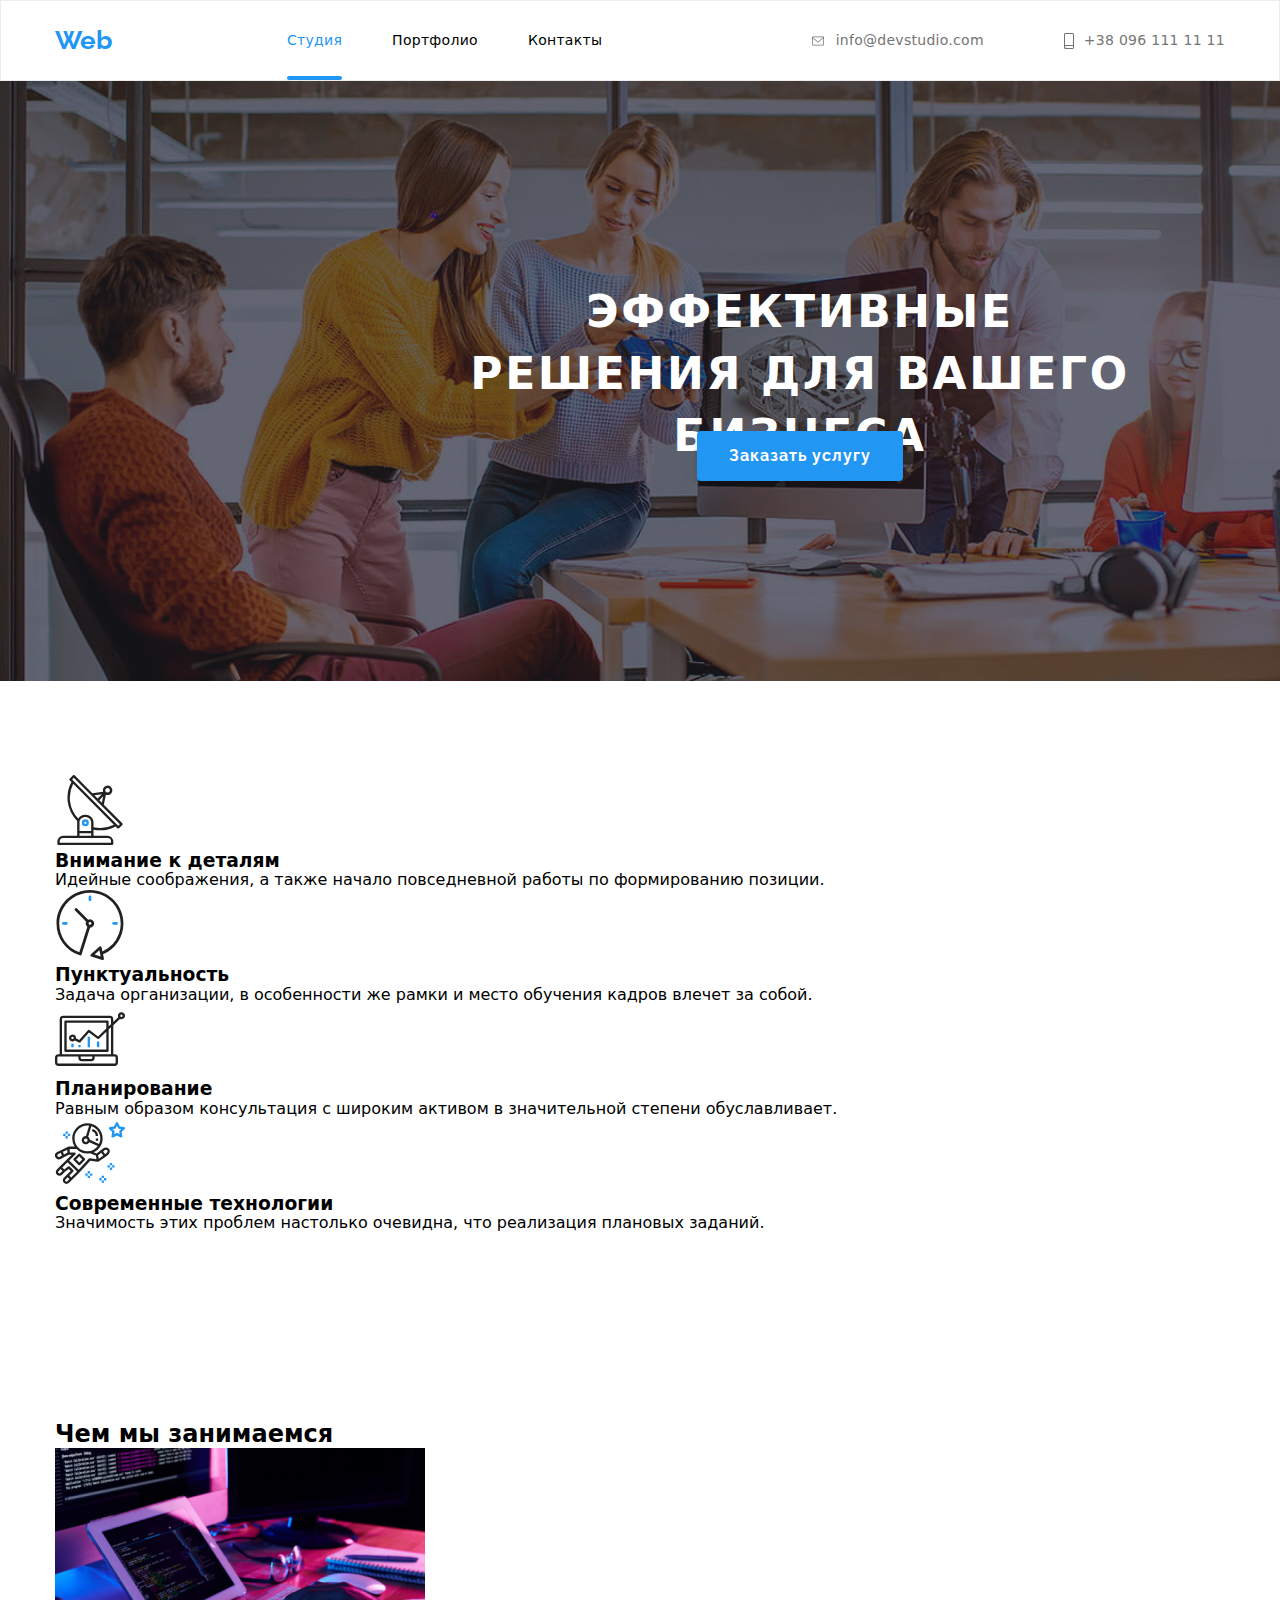
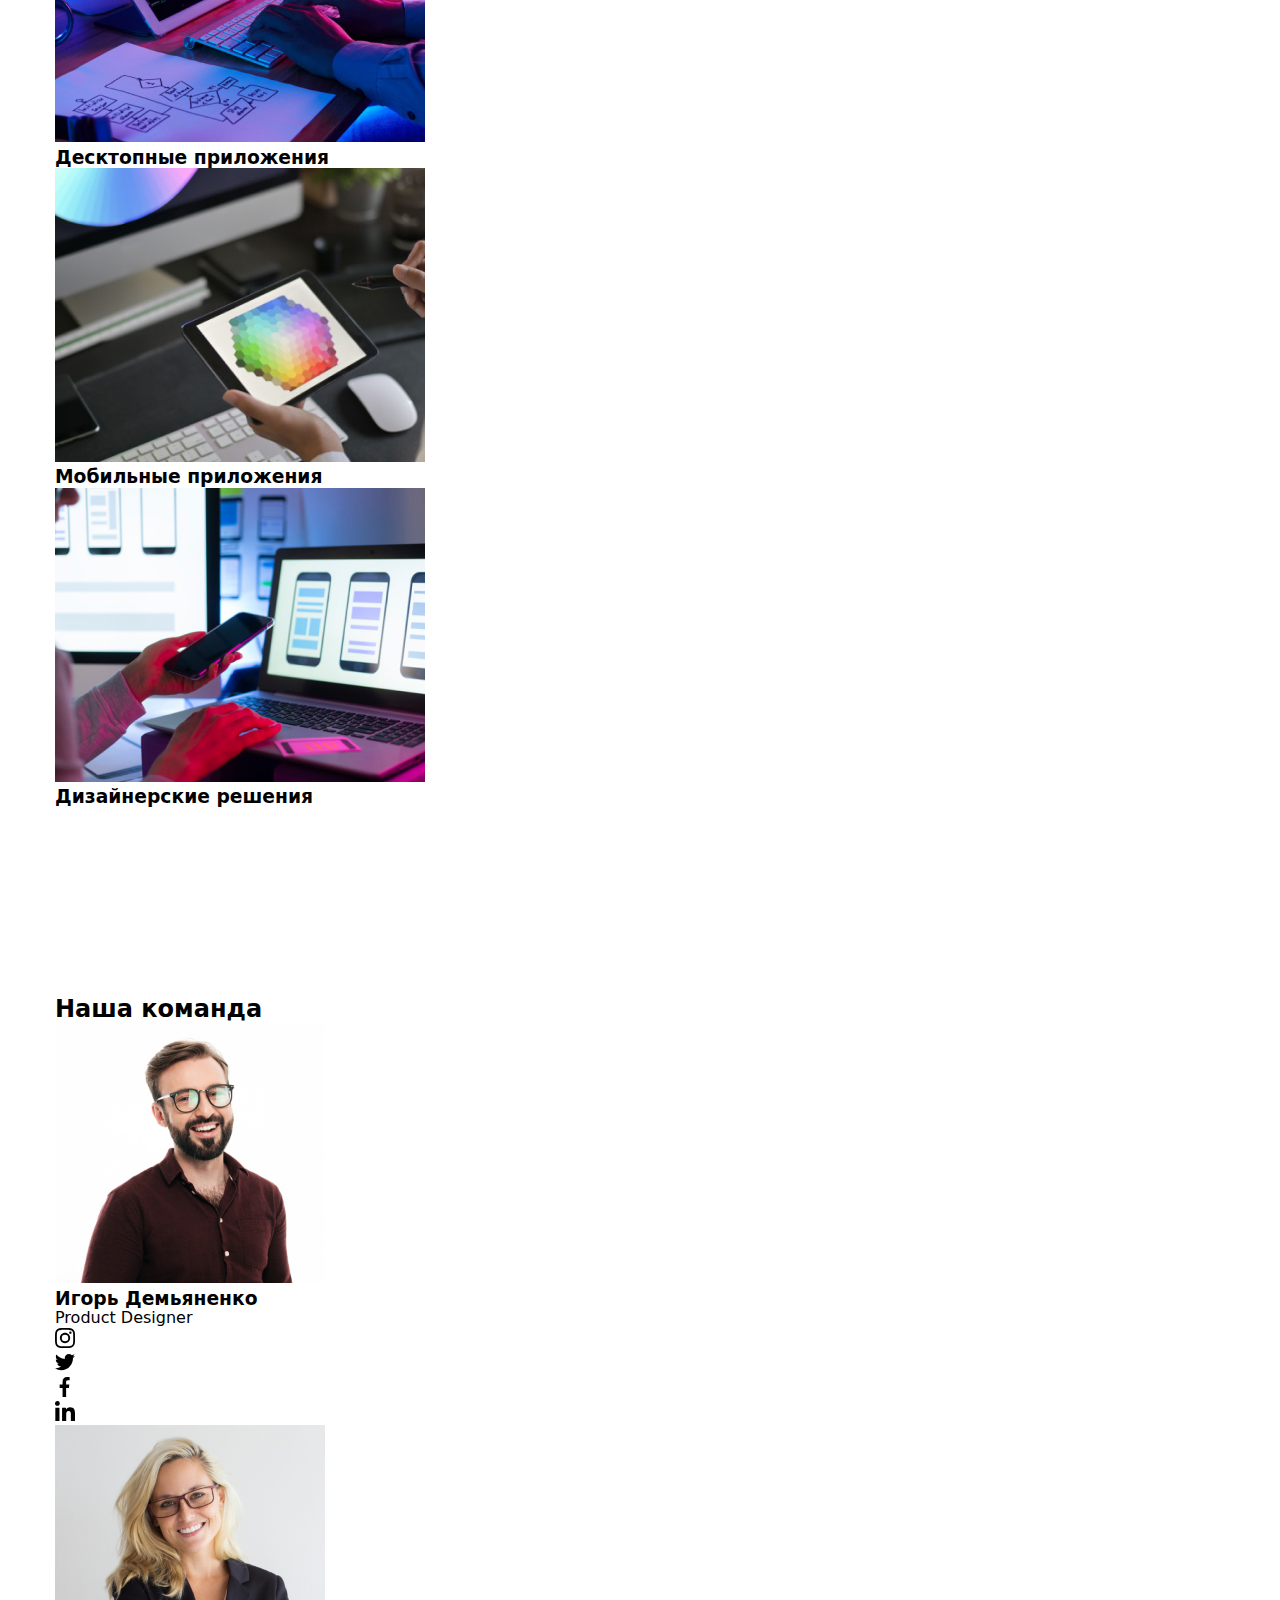
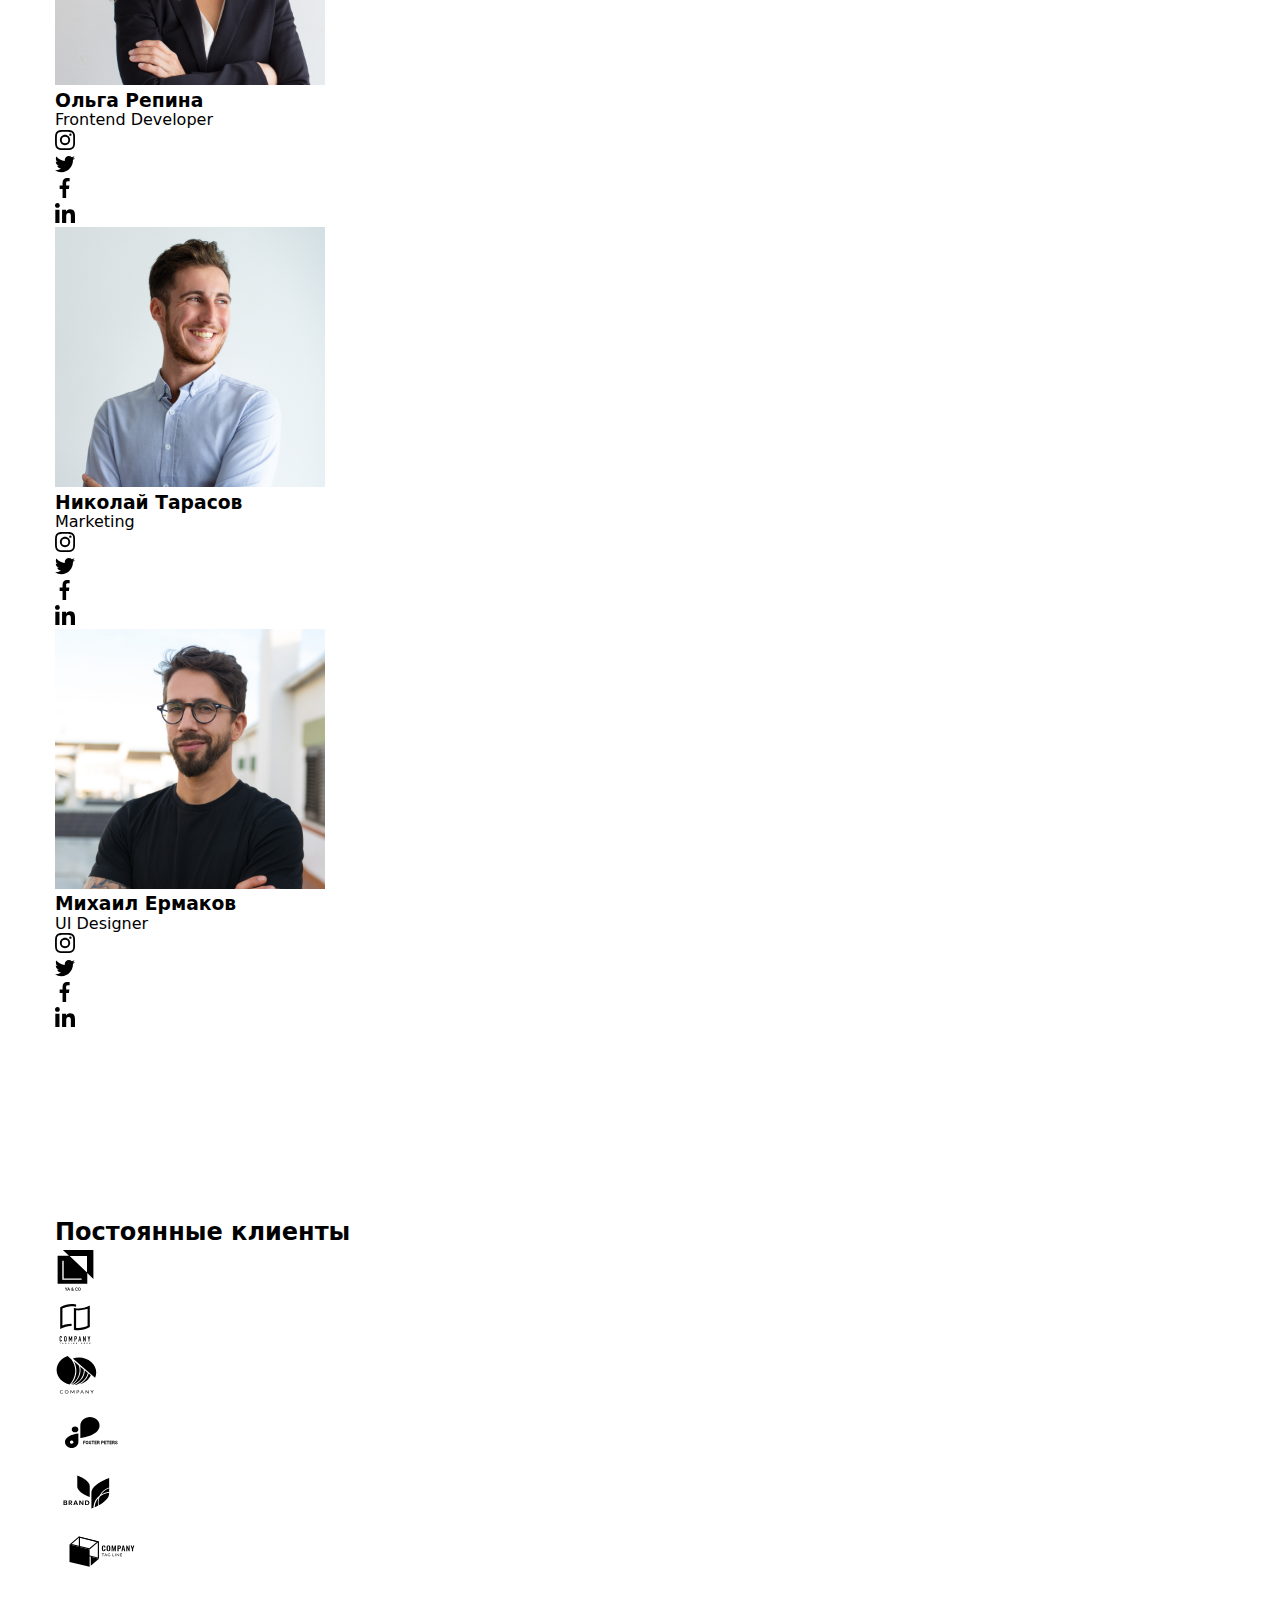
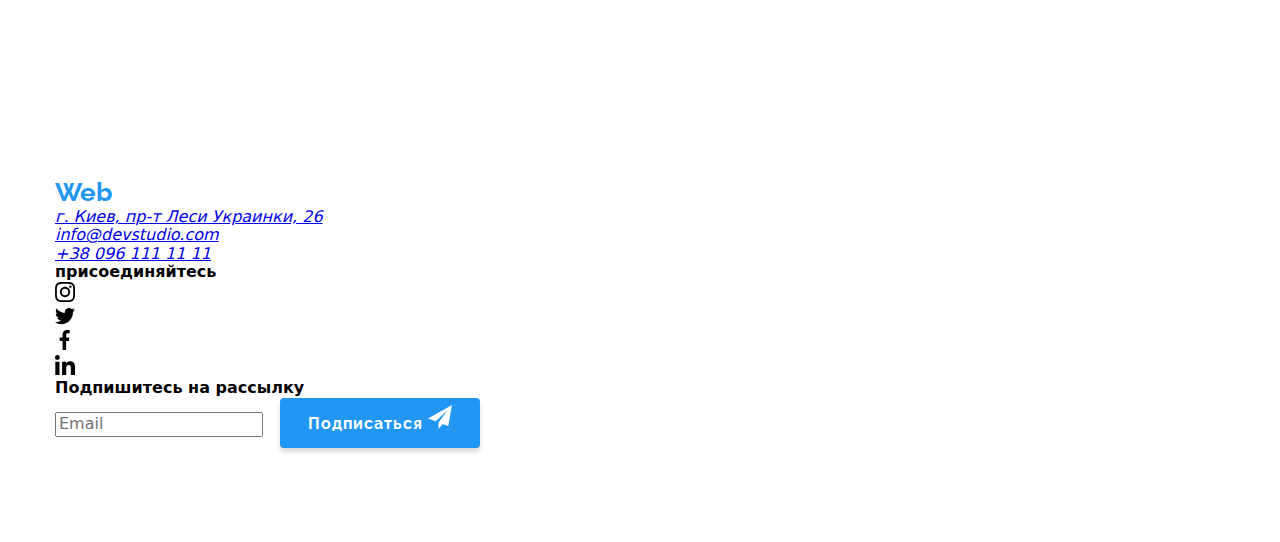
==== commit 714c5936: "task" ====
--- a/index.html
+++ b/index.html
@@ -15,40 +15,48 @@
       href="https://fonts.googleapis.com/css2?family=Raleway:wght@700&family=Roboto:wght@400;500;700;900&display=swap"
       rel="stylesheet"
     />
-    <link rel="stylesheet" href="./css/styles.css" />
+    <link rel="stylesheet" href="./css/main.min.css" />
   </head>
   <body>
     <!-- Шапка сайта -->
-    <header class="header">
-      <div class="container flex">
-        <nav class="header-nav">
+    <header class="page-header">
+      <div class="container page-header__wrap">
+        <nav class="page-header__nav">
           <a class="logo" href="./index.html"
-            ><span class="logo-accent">Web</span>Studio</a
+            ><span class="logo__text-accent">Web</span>Studio</a
           >
 
-          <ul class="nav-list">
-            <li class="nav-item">
-              <a class="nav-link current" href="./index.html">Студия</a>
-            </li>
-            <li class="nav-item">
-              <a class="nav-link" href="./portofolio.html">Портфолио</a>
-            </li>
-            <li class="nav-item"><a class="nav-link" href="">Контакты</a></li>
+          <ul class="page-header__list">
+            <li class="page-header__item">
+              <a
+                class="page-header__link page-header__link--current"
+                href="./index.html"
+                >Студия</a
+              >
+            </li>
+            <li class="page-header__item">
+              <a class="page-header__link" href="./portofolio.html"
+                >Портфолио</a
+              >
+            </li>
+            <li class="page-header__item">
+              <a class="page-header__link" href="">Контакты</a>
+            </li>
           </ul>
         </nav>
         <ul class="auth-nav">
-          <li class="auth-nav-item">
-            <a class="auth-nav-link" href="mailto:info@devstudio.com">
-              <svg class="auth-nav-icon" width="16px" height="12px">
+          <li class="auth-nav__item">
+            <a class="auth-nav__link" href="mailto:info@devstudio.com">
+              <svg class="auth-nav__icon" width="16px" height="12px">
                 <use href="./image/icons.svg#letter"></use>
               </svg>
               info@devstudio.com</a
             >
           </li>
 
-          <li class="auth-nav-item">
-            <a class="auth-nav-link" href="tel:+380961111111">
-              <svg class="auth-nav-icon" width="10px" height="16px">
+          <li class="auth-nav__item">
+            <a class="auth-nav__link" href="tel:+380961111111">
+              <svg class="auth-nav__icon" width="10px" height="16px">
                 <use href="./image/icons.svg#smartphone"></use>
               </svg>
               +38 096 111 11 11</a
@@ -61,8 +69,8 @@
       <!-- Герой -->
       <section class="hero section overlay">
         <div class="container">
-          <h1 class="hero-title">Эффективные решения для вашего бизнеса</h1>
-          <button class="hero-button" type="button" data-modal-open>
+          <h1 class="hero__title">Эффективные решения для вашего бизнеса</h1>
+          <button class="hero__button" type="button" data-modal-open>
             Заказать услугу
           </button>
         </div>
@@ -72,58 +80,59 @@
 
       <div class="backdrop is-hidden" data-modal>
         <div class="modal">
-          <button class="modal-close" type="button" data-modal-close>
-            <svg class="modal-close-icon" width="11px" height="11px">
+          <button class="button-close" type="button" data-modal-close>
+            <svg class="button-close__icon" width="11px" height="11px">
               <use href="./image/icons.svg#close"></use>
             </svg>
           </button>
 
-          <b class="modal-title">Оставьте свои данные, мы вам перезвоним</b>
+          <b class="modal__title">Оставьте свои данные, мы вам перезвоним</b>
           <form class="form">
-            <label class="form-label" for="name">Имя</label>
-            <div class="wrap-icon">
-              <input class="form-input" type="text" name="name" id="name" />
-              <svg class="icon">
+            <label class="form__label" for="name">Имя</label>
+            <div class="form__wrap">
+              <input class="form__input" type="text" name="name" id="name" />
+              <svg class="form__icon">
                 <use href="./image/icons.svg#person-form"></use>
               </svg>
             </div>
 
-            <label class="form-label" for="tel">Телефон</label>
-            <div class="wrap-icon">
-              <input class="form-input" type="tel" name="tel" id="tel" />
-              <svg class="icon">
+            <label class="form__label" for="tel">Телефон</label>
+            <div class="form__wrap">
+              <input class="form__input" type="tel" name="tel" id="tel" />
+              <svg class="form__icon">
                 <use href="./image/icons.svg#phone-form"></use>
               </svg>
             </div>
 
-            <label class="form-label" for="email">Почта</label>
-            <div class="wrap-icon">
-              <input class="form-input" type="email" name="email" id="email" />
-              <svg class="icon">
+            <label class="form__label" for="email">Почта</label>
+            <div class="form__wrap">
+              <input class="form__input" type="email" name="email" id="email" />
+              <svg class="form__icon">
                 <use href="./image/icons.svg#email-form"></use>
               </svg>
             </div>
 
-            <label class="form-label" for="comment">Комментарий</label>
+            <label class="form__label" for="comment">Комментарий</label>
             <textarea
+              class="textarea"
               name="comment"
               id="comment"
               placeholder="Введите текст"
             ></textarea>
 
-            <label class="checkbox-label">
+            <label class="checkbox__label">
               <input
                 class="checkbox"
                 type="checkbox"
                 name="ruls"
                 value="agree"
               />
-              <span class="checkbox-icon"></span>
+              <span class="checkbox__icon"></span>
               Соглашаюсь с рассылкой и принимаю
-              <a class="checkbox-link" href="">Условия договора</a>
+              <a class="checkbox__link" href="">Условия договора</a>
             </label>
 
-            <button class="form-button" type="submit">Отправить</button>
+            <button class="form__button button" type="submit">Отправить</button>
           </form>
         </div>
       </div>
@@ -132,52 +141,52 @@
       <section class="feature section">
         <h2 hidden>Наши преймущества</h2>
         <div class="container">
-          <ul class="feature-list">
-            <li class="feature-item">
-              <div class="feature-box-icon">
-                <svg class="feature-icon" width="70" height="70">
+          <ul class="feature__list">
+            <li class="feature__item">
+              <div class="feature__wrap">
+                <svg class="feature__icon" width="70" height="70">
                   <use href="./image/icons.svg#locator"></use>
                 </svg>
               </div>
-              <h3 class="feature-title">Внимание к деталям</h3>
-              <p class="feature-tetxt">
+              <h3 class="feature__title">Внимание к деталям</h3>
+              <p class="feature__tetxt">
                 Идейные соображения, а также начало повседневной работы по
                 формированию позиции.
               </p>
             </li>
 
-            <li class="feature-item">
-              <div class="feature-box-icon">
-                <svg class="feature-icon" width="70" height="70">
+            <li class="feature__item">
+              <div class="feature__wrap">
+                <svg class="feature__icon" width="70" height="70">
                   <use href="./image/icons.svg#time"></use>
                 </svg>
               </div>
-              <h3 class="feature-title">Пунктуальность</h3>
-              <p class="feature-tetxt">
+              <h3 class="feature__title">Пунктуальность</h3>
+              <p class="feature__tetxt">
                 Задача организации, в особенности же рамки и место обучения
                 кадров влечет за собой.
               </p>
             </li>
-            <li class="feature-item">
-              <div class="feature-box-icon">
-                <svg class="feature-icon" width="70" height="70">
+            <li class="feature__item">
+              <div class="feature__wrap">
+                <svg class="feature__icon" width="70" height="70">
                   <use href="./image/icons.svg#laptop"></use>
                 </svg>
               </div>
-              <h3 class="feature-title">Планирование</h3>
-              <p class="feature-tetxt">
+              <h3 class="feature__title">Планирование</h3>
+              <p class="feature__tetxt">
                 Равным образом консультация с широким активом в значительной
                 степени обуславливает.
               </p>
             </li>
-            <li class="feature-item">
-              <div class="feature-box-icon">
-                <svg class="feature-icon" width="70" height="70">
+            <li class="feature__item">
+              <div class="feature__wrap">
+                <svg class="feature__icon" width="70" height="70">
                   <use href="./image/icons.svg#astronaut"></use>
                 </svg>
               </div>
-              <h3 class="feature-title">Современные технологии</h3>
-              <p class="feature-tetxt">
+              <h3 class="feature__title">Современные технологии</h3>
+              <p class="feature__tetxt">
                 Значимость этих проблем настолько очевидна, что реализация
                 плановых заданий.
               </p>
@@ -188,42 +197,42 @@
       <!-- Фото занятий компании -->
       <section class="example section">
         <div class="container">
-          <h2 class="example-title">Чем мы занимаемся</h2>
-          <ul class="example-list">
-            <li class="example-item">
-              <a class="example-link" href=""
+          <h2 class="example__title">Чем мы занимаемся</h2>
+          <ul class="example__list">
+            <li class="example__item">
+              <a class="example__link" href=""
                 ><img
-                  class="example-photo"
+                  class="example__photo"
                   src="./image/img1.jpg"
                   alt="верстка сайта"
                   width="370"
               /></a>
-              <div class="example-psotion">
-                <h3 class="example-title">Десктопные приложения</h3>
-              </div>
-            </li>
-            <li class="example-item">
+              <div class="example__wrap--position">
+                <h3 class="example__title">Десктопные приложения</h3>
+              </div>
+            </li>
+            <li class="example__item">
               <a href=""
                 ><img
-                  class="example-photo"
+                  class="example__photo"
                   src="./image/img2.jpg"
                   alt="выбор макета сайта для телефона"
                   width="370"
               /></a>
-              <div class="example-psotion">
-                <h3 class="example-title">Мобильные приложения</h3>
-              </div>
-            </li>
-            <li class="example-item">
+              <div class="example__wrap--position">
+                <h3 class="example__title">Мобильные приложения</h3>
+              </div>
+            </li>
+            <li class="example__item">
               <a href=""
                 ><img
-                  class="example-photo"
+                  class="example__photo"
                   src="./image/img3.jpg"
                   alt="цветокоррекция на планшете"
                   width="370"
               /></a>
-              <div class="example-psotion">
-                <h3 class="example-title">Дизайнерские решения</h3>
+              <div class="example__wrap--position">
+                <h3 class="example__title">Дизайнерские решения</h3>
               </div>
             </li>
           </ul>
@@ -232,43 +241,59 @@
       <!-- команда компании -->
       <section class="team section">
         <div class="container">
-          <h2 class="team-title">Наша команда</h2>
-          <ul class="team-list">
-            <li class="team-item">
+          <h2 class="team__title">Наша команда</h2>
+          <ul class="team__list">
+            <li class="team__item">
               <img
                 src="./image/image1.jpg"
                 alt="сотрудник команды"
                 width="270"
               />
-              <div class="team-description">
-                <h3 class="team-title-name">Игорь Демьяненко</h3>
-                <p class="team-text">Product Designer</p>
-
-                <ul class="team-link-list">
-                  <li class="team-link-item">
-                    <a href="" class="team-link">
-                      <svg class="team-icon" width="20px" height="20px">
+              <div class="team__wrap--description">
+                <h3 class="team__title-name">Игорь Демьяненко</h3>
+                <p class="team__text">Product Designer</p>
+
+                <ul class="team__contacts-list">
+                  <li class="team__contacts-item">
+                    <a href="" class="team__contacts-link">
+                      <svg
+                        class="team__contacts-icon"
+                        width="20px"
+                        height="20px"
+                      >
                         <use href="./image/icons.svg#instagram"></use>
                       </svg>
                     </a>
                   </li>
-                  <li class="team-link-item">
-                    <a href="" class="team-link">
-                      <svg class="team-icon" width="20px" height="20px">
+                  <li class="team__contacts-item">
+                    <a href="" class="team__contacts-link">
+                      <svg
+                        class="team__contacts-icon"
+                        width="20px"
+                        height="20px"
+                      >
                         <use href="./image/icons.svg#twitter"></use>
                       </svg>
                     </a>
                   </li>
-                  <li class="team-link-item">
-                    <a href="" class="team-link">
-                      <svg class="team-icon" width="20px" height="20px">
+                  <li class="team__contacts-item">
+                    <a href="" class="team__contacts-link">
+                      <svg
+                        class="team__contacts-icon"
+                        width="20px"
+                        height="20px"
+                      >
                         <use href="./image/icons.svg#facebook"></use>
                       </svg>
                     </a>
                   </li>
-                  <li class="team-link-item">
-                    <a href="" class="team-link">
-                      <svg class="team-icon" width="20px" height="20px">
+                  <li class="team__contacts-item">
+                    <a href="" class="team__contacts-link">
+                      <svg
+                        class="team__contacts-icon"
+                        width="20px"
+                        height="20px"
+                      >
                         <use href="./image/icons.svg#linkedin"></use>
                       </svg>
                     </a>
@@ -276,41 +301,57 @@
                 </ul>
               </div>
             </li>
-            <li class="team-item">
+            <li class="team__item">
               <img
                 src="./image/image4.jpg"
                 alt="сотрудник команды"
                 width="270"
               />
-              <div class="team-description">
-                <h3 class="team-title-name">Ольга Репина</h3>
-                <p class="team-text">Frontend Developer</p>
-
-                <ul class="team-link-list">
-                  <li class="team-link-item">
-                    <a href="" class="team-link">
-                      <svg class="team-icon" width="20px" height="20px">
+              <div class="team__wrap--description">
+                <h3 class="team__title-name">Ольга Репина</h3>
+                <p class="team__text">Frontend Developer</p>
+
+                <ul class="team__contacts-list">
+                  <li class="team__contacts-item">
+                    <a href="" class="team__contacts-link">
+                      <svg
+                        class="team__contacts-icon"
+                        width="20px"
+                        height="20px"
+                      >
                         <use href="./image/icons.svg#instagram"></use>
                       </svg>
                     </a>
                   </li>
-                  <li class="team-link-item">
-                    <a href="" class="team-link">
-                      <svg class="team-icon" width="20px" height="20px">
+                  <li class="team__contacts-item">
+                    <a href="" class="team__contacts-link">
+                      <svg
+                        class="team__contacts-icon"
+                        width="20px"
+                        height="20px"
+                      >
                         <use href="./image/icons.svg#twitter"></use>
                       </svg>
                     </a>
                   </li>
-                  <li class="team-link-item">
-                    <a href="" class="team-link">
-                      <svg class="team-icon" width="20px" height="20px">
+                  <li class="team__contacts-item">
+                    <a href="" class="team__contacts-link">
+                      <svg
+                        class="team__contacts-icon"
+                        width="20px"
+                        height="20px"
+                      >
                         <use href="./image/icons.svg#facebook"></use>
                       </svg>
                     </a>
                   </li>
-                  <li class="team-link-item">
-                    <a href="" class="team-link">
-                      <svg class="team-icon" width="20px" height="20px">
+                  <li class="team__contacts-item">
+                    <a href="" class="team__contacts-link">
+                      <svg
+                        class="team__contacts-icon"
+                        width="20px"
+                        height="20px"
+                      >
                         <use href="./image/icons.svg#linkedin"></use>
                       </svg>
                     </a>
@@ -318,41 +359,57 @@
                 </ul>
               </div>
             </li>
-            <li class="team-item">
+            <li class="team__item">
               <img
                 src="./image/image3.jpg"
                 alt="сотрудник команды"
                 width="270"
               />
-              <div class="team-description">
-                <h3 class="team-title-name">Николай Тарасов</h3>
-                <p class="team-text">Marketing</p>
-
-                <ul class="team-link-list">
-                  <li class="team-link-item">
-                    <a href="" class="team-link">
-                      <svg class="team-icon" width="20px" height="20px">
+              <div class="team__wrap--description">
+                <h3 class="team__title-name">Николай Тарасов</h3>
+                <p class="team__text">Marketing</p>
+
+                <ul class="team__contacts-list">
+                  <li class="team__contacts-item">
+                    <a href="" class="team__contacts-link">
+                      <svg
+                        class="team__contacts-icon"
+                        width="20px"
+                        height="20px"
+                      >
                         <use href="./image/icons.svg#instagram"></use>
                       </svg>
                     </a>
                   </li>
-                  <li class="team-link-item">
-                    <a href="" class="team-link">
-                      <svg class="team-icon" width="20px" height="20px">
+                  <li class="team__contacts-item">
+                    <a href="" class="team__contacts-link">
+                      <svg
+                        class="team__contacts-icon"
+                        width="20px"
+                        height="20px"
+                      >
                         <use href="./image/icons.svg#twitter"></use>
                       </svg>
                     </a>
                   </li>
-                  <li class="team-link-item">
-                    <a href="" class="team-link">
-                      <svg class="team-icon" width="20px" height="20px">
+                  <li class="team__contacts-item">
+                    <a href="" class="team__contacts-link">
+                      <svg
+                        class="team__contacts-icon"
+                        width="20px"
+                        height="20px"
+                      >
                         <use href="./image/icons.svg#facebook"></use>
                       </svg>
                     </a>
                   </li>
-                  <li class="team-link-item">
-                    <a href="" class="team-link">
-                      <svg class="team-icon" width="20px" height="20px">
+                  <li class="team__contacts-item">
+                    <a href="" class="team__contacts-link">
+                      <svg
+                        class="team__contacts-icon"
+                        width="20px"
+                        height="20px"
+                      >
                         <use href="./image/icons.svg#linkedin"></use>
                       </svg>
                     </a>
@@ -360,41 +417,57 @@
                 </ul>
               </div>
             </li>
-            <li class="team-item">
+            <li class="team__item">
               <img
                 src="./image/image2.jpg"
                 alt="сотрудник команды"
                 width="270"
               />
-              <div class="team-description">
-                <h3 class="team-title-name">Михаил Ермаков</h3>
-                <p class="team-text">UI Designer</p>
-
-                <ul class="team-link-list">
-                  <li class="team-link-item">
-                    <a href="" class="team-link">
-                      <svg class="team-icon" width="20px" height="20px">
+              <div class="team__wrap--description">
+                <h3 class="team__title-name">Михаил Ермаков</h3>
+                <p class="team__text">UI Designer</p>
+
+                <ul class="team__contacts-list">
+                  <li class="team__contacts-item">
+                    <a href="" class="team__contacts-link">
+                      <svg
+                        class="team__contacts-icon"
+                        width="20px"
+                        height="20px"
+                      >
                         <use href="./image/icons.svg#instagram"></use>
                       </svg>
                     </a>
                   </li>
-                  <li class="team-link-item">
-                    <a href="" class="team-link">
-                      <svg class="team-icon" width="20px" height="20px">
+                  <li class="team__contacts-item">
+                    <a href="" class="team__contacts-link">
+                      <svg
+                        class="team__contacts-icon"
+                        width="20px"
+                        height="20px"
+                      >
                         <use href="./image/icons.svg#twitter"></use>
                       </svg>
                     </a>
                   </li>
-                  <li class="team-link-item">
-                    <a href="" class="team-link">
-                      <svg class="team-icon" width="20px" height="20px">
+                  <li class="team__contacts-item">
+                    <a href="" class="team__contacts-link">
+                      <svg
+                        class="team__contacts-icon"
+                        width="20px"
+                        height="20px"
+                      >
                         <use href="./image/icons.svg#facebook"></use>
                       </svg>
                     </a>
                   </li>
-                  <li class="team-link-item">
-                    <a href="" class="team-link">
-                      <svg class="team-icon" width="20px" height="20px">
+                  <li class="team__contacts-item">
+                    <a href="" class="team__contacts-link">
+                      <svg
+                        class="team__contacts-icon"
+                        width="20px"
+                        height="20px"
+                      >
                         <use href="./image/icons.svg#linkedin"></use>
                       </svg>
                     </a>
@@ -408,46 +481,46 @@
       <!-- постоянные клиенты -->
       <section class="customer section">
         <div class="container">
-          <h2 class="customer-title">Постоянные клиенты</h2>
-          <ul class="customer-list">
-            <li class="customer-item">
-              <a class="customer-link">
-                <svg class="customer-icon" width="41" height="47">
+          <h2 class="customer__title">Постоянные клиенты</h2>
+          <ul class="customer__list">
+            <li class="customer__item">
+              <a class="customer__link">
+                <svg class="customer__icon" width="41" height="47">
                   <use href="./image/icons.svg#yaco"></use>
                 </svg>
               </a>
             </li>
-            <li class="customer-item">
-              <a class="customer-link" href="">
-                <svg class="customer-icon" width="40" height="52">
+            <li class="customer__item">
+              <a class="customer__link" href="">
+                <svg class="customer__icon" width="40" height="52">
                   <use href="./image/icons.svg#company"></use>
                 </svg>
               </a>
             </li>
-            <li class="customer-item">
-              <a class="customer-link" href="">
-                <svg class="customer-icon" width="43" height="41">
+            <li class="customer__item">
+              <a class="customer__link" href="">
+                <svg class="customer__icon" width="43" height="41">
                   <use href="./image/icons.svg#company2"></use>
                 </svg>
               </a>
             </li>
-            <li class="customer-item">
-              <a class="customer-link" href="">
-                <svg class="customer-icon" width="85" height="65">
+            <li class="customer__item">
+              <a class="customer__link" href="">
+                <svg class="customer__icon" width="85" height="65">
                   <use href="./image/icons.svg#foster-peters"></use>
                 </svg>
               </a>
             </li>
-            <li class="customer-item">
-              <a class="customer-link" href="">
-                <svg class="customer-icon" width="63" height="46">
+            <li class="customer__item">
+              <a class="customer__link" href="">
+                <svg class="customer__icon" width="63" height="46">
                   <use href="./image/icons.svg#brand"></use>
                 </svg>
               </a>
             </li>
-            <li class="customer-item">
-              <a class="customer-link" href="">
-                <svg class="customer-icon" width="94" height="65">
+            <li class="customer__item">
+              <a class="customer__link" href="">
+                <svg class="customer__icon" width="94" height="65">
                   <use href="./image/icons.svg#tegline"></use>
                 </svg>
               </a>
@@ -458,29 +531,29 @@
     </main>
     <!-- Подвал -->
     <footer class="footer section">
-      <div class="container box">
-        <div class="adress-box">
-          <a class="logo logo-color" href="/index.html"
-            ><span class="logo-accent">Web</span>Studio</a
+      <div class="container footer__wrap">
+        <div>
+          <a class="logo logo--color" href="/index.html"
+            ><span class="logo__text-accent">Web</span>Studio</a
           >
           <address>
-            <ul class="footer-list">
-              <li class="footer-item">
+            <ul class="footer__list">
+              <li class="footer__item">
                 <a
-                  class="footer-link text"
+                  class="footer__link footer__link-colorHover"
                   href="https://goo.gl/maps/Yac1yd6HgQ2EfbCq5"
                   target="_blank"
                   rel="noreferrer noopener"
                   >г. Киев, пр-т Леси Украинки, 26</a
                 >
               </li>
-              <li class="footer-item">
-                <a class="footer-link" href="mailto:info@devstudio.com"
+              <li class="footer__item">
+                <a class="footer__link" href="mailto:info@devstudio.com"
                   >info@devstudio.com</a
                 >
               </li>
-              <li class="footer-item">
-                <a class="footer-link" href="tel:+380961111111"
+              <li class="footer__item">
+                <a class="footer__link" href="tel:+380961111111"
                   >+38 096 111 11 11</a
                 >
               </li>
@@ -488,50 +561,50 @@
           </address>
         </div>
         <div class="join-box">
-          <b class="join-title"> присоединяйтесь</b>
-          <ul class="join-list">
-            <li class="join-link-item">
-              <a href="" class="join-link">
-                <svg class="join-icon" width="20px" height="20px">
+          <b class="join-box__title"> присоединяйтесь</b>
+          <ul class="join-box__list">
+            <li class="join-box__item">
+              <a href="" class="join-box__link">
+                <svg class="join-box__icon" width="20px" height="20px">
                   <use href="./image/icons.svg#instagram"></use>
                 </svg>
               </a>
             </li>
-            <li class="join-link-item">
-              <a href="" class="join-link">
-                <svg class="join-icon" width="20px" height="20px">
+            <li class="join-box__item">
+              <a href="" class="join-box__link">
+                <svg class="join-box__icon" width="20px" height="20px">
                   <use href="./image/icons.svg#twitter"></use>
                 </svg>
               </a>
             </li>
-            <li class="join-link-item">
-              <a href="" class="join-link">
-                <svg class="join-icon" width="20px" height="20px">
+            <li class="join-box__item">
+              <a href="" class="join-box__link">
+                <svg class="join-box__icon" width="20px" height="20px">
                   <use href="./image/icons.svg#facebook"></use>
                 </svg>
               </a>
             </li>
-            <li class="join-link-item">
-              <a href="" class="join-link">
-                <svg class="join-icon" width="20px" height="20px">
+            <li class="join-box__item">
+              <a href="" class="join-box__link">
+                <svg class="join-box__icon" width="20px" height="20px">
                   <use href="./image/icons.svg#linkedin"></use>
                 </svg>
               </a>
             </li>
           </ul>
         </div>
-        <div class="subscription-form-wrap">
-          <b class="subscription-title">Подпишитесь на рассылку</b>
+        <div class="subscription__wrap">
+          <b class="subscription__title">Подпишитесь на рассылку</b>
           <form class="subscription-form">
             <input
-              class="subscription-input"
+              class="subscription-form__input"
               type="email"
               placeholder="Email"
             />
-            <button class="subscription-button" type="submit">
-              <div class="subscription-box">
-                <span class="subscription-button-text">Подписаться</span>
-                <svg class="subscription-icon" width="24px" height="24px">
+            <button class="subscription-form__button button" type="submit">
+              <div class="button__box">
+                <span class="button__text">Подписаться</span>
+                <svg class="button__icon" width="24px" height="24px">
                   <use href="./image/icons.svg#icon-send"></use>
                 </svg>
               </div>
--- a/css/main.min.css
+++ b/css/main.min.css
@@ -0,0 +1,2 @@
+.hero__button,.form__button,.subscription-form__button{min-width:200px;max-width:300px;height:50px;background-color:#2196f3;color:#fff;-webkit-box-shadow:0px 4px 4px rgba(0,0,0,0.15);box-shadow:0px 4px 4px rgba(0,0,0,0.15);border-radius:4px;border:transparent none;font-family:Raleway,sans-serif;font-weight:700;font-size:16px;line-height:1.9;letter-spacing:0.06em}h1,h2,h3,h4,h5,h6,p,ul{margin:0;padding:0}.container{width:1200px;padding-left:15px;padding-right:15px;margin-left:auto;margin-right:auto}.section{padding-top:94px;padding-bottom:94px}ul{list-style:none}.footer-link:hover{-webkit-transition:color 250ms cubic-bezier(0.4, 0, 0.2, 1);transition:color 250ms cubic-bezier(0.4, 0, 0.2, 1);color:var(--accent-color)}.footer-link:hover{-webkit-transition:color 250ms cubic-bezier(0.4, 0, 0.2, 1);transition:color 250ms cubic-bezier(0.4, 0, 0.2, 1);color:var(--accent-color)}.logo{-webkit-transition:color 250ms cubic-bezier(0.4, 0, 0.2, 1);transition:color 250ms cubic-bezier(0.4, 0, 0.2, 1);color:#fff;text-decoration:none;font-family:Raleway,sans-serif;font-weight:700;font-size:26px;line-height:1.2}.logo__text-accent{color:#2196f3}.logo:hover,.logo:focus{-webkit-transition:color 250ms cubic-bezier(0.4, 0, 0.2, 1);transition:color 250ms cubic-bezier(0.4, 0, 0.2, 1);color:#2196f3}.logo--color{color:#fff}.page-header{border:1px solid #ececec}.page-header__nav{display:-webkit-box;display:-ms-flexbox;display:flex;-webkit-box-align:center;-ms-flex-align:center;align-items:center}.page-header__wrap{display:-webkit-box;display:-ms-flexbox;display:flex;-webkit-box-align:center;-ms-flex-align:center;align-items:center}.page-header__list{display:-webkit-box;display:-ms-flexbox;display:flex;-webkit-box-align:center;-ms-flex-align:center;align-items:center}.page-header__item:nth-child(1){margin-left:93px}.page-header__item:nth-child(n+2){margin-left:50px}.page-header__link{color:#212121;text-decoration:none;font-weight:500;font-size:14px;line-height:1.1;letter-spacing:0.02em;-webkit-transition:color 250ms cubic-bezier(0.4, 0, 0.2, 1);transition:color 250ms cubic-bezier(0.4, 0, 0.2, 1);color:var(--accent-color);position:relative;padding:32px 0px;display:inline-block}.page-header__link:hover,.page-header__link:focus{color:#2196f3;-webkit-transition:color 250ms cubic-bezier(0.4, 0, 0.2, 1);transition:color 250ms cubic-bezier(0.4, 0, 0.2, 1)}.page-header__link--current{color:#2196f3}.page-header__link--current::after{position:absolute;bottom:0;left:0;content:" ";height:4px;width:100%;background-color:#2196f3;border-radius:2px}.hero__button{-webkit-transition:border-color 250ms cubic-bezier(0.4, 0, 0.2, 1);transition:border-color 250ms cubic-bezier(0.4, 0, 0.2, 1);color:var(--title-color);background-color:var(--accent-color);cursor:pointer;font-family:var(--secondary-font);font-weight:700;font-size:16px;line-height:1.9;letter-spacing:0.06em;margin-top:30px;padding:10px 32px;display:inline-block;min-width:200px;max-width:350px;-webkit-box-shadow:0px 4px 4px rgba(0,0,0,0.15);box-shadow:0px 4px 4px rgba(0,0,0,0.15);border-radius:4px;border:1px solid transparent}.auth-nav{display:-webkit-box;display:-ms-flexbox;display:flex;-webkit-box-align:center;-ms-flex-align:center;align-items:center;margin-left:auto}.auth-nav__item+.auth-nav__item{margin-left:50px}.auth-nav__link{-webkit-transition:color 250ms cubic-bezier(0.4, 0, 0.2, 1);transition:color 250ms cubic-bezier(0.4, 0, 0.2, 1);color:#757575;text-decoration:none;font-weight:500;font-size:14px;line-height:1.1;letter-spacing:0.02em;display:-webkit-box;display:-ms-flexbox;display:flex;-webkit-box-align:center;-ms-flex-align:center;align-items:center;-webkit-box-pack:center;-ms-flex-pack:center;justify-content:center}.auth-nav__link:focus,.auth-nav__link:hover{color:#2196f3;-webkit-transition:color 250ms cubic-bezier(0.4, 0, 0.2, 1);transition:color 250ms cubic-bezier(0.4, 0, 0.2, 1)}.auth-nav__link:focus .auth-nav__icon,.auth-nav__link:hover .auth-nav__icon{fill:#2196f3;-webkit-transition:fill 250ms cubic-bezier(0.4, 0, 0.2, 1);transition:fill 250ms cubic-bezier(0.4, 0, 0.2, 1)}.auth-nav__icon{margin-right:10px;-webkit-transition:fill 250ms cubic-bezier(0.4, 0, 0.2, 1);transition:fill 250ms cubic-bezier(0.4, 0, 0.2, 1);fill:#757575}.auth-nav__icon:not(first-child){margin-left:30px}.hero{background-color:#2f303a;text-align:center;padding-top:200px;padding-bottom:200px;background-size:cover}.hero__title{color:#fff;font-weight:900;font-size:44px;line-height:1.4;letter-spacing:0.06em;text-transform:uppercase;height:120px;width:696px;margin-left:auto;margin-right:auto}.overlay{width:1600px;height:600px;margin-left:auto;margin-right:auto;background-image:-webkit-gradient(linear, left top, left bottom, from(rgba(47,48,58,0.4)), to(rgba(47,48,58,0.4))),url("../image/background.jpg");background-image:linear-gradient(rgba(47,48,58,0.4), rgba(47,48,58,0.4)),url("../image/background.jpg")}.hero__button,.form__button,.subscription-form__button{display:inline-block;min-width:200px;max-width:300px;height:50px;background-color:#2196f3;color:#fff;-webkit-box-shadow:0px 4px 4px rgba(0,0,0,0.15);box-shadow:0px 4px 4px rgba(0,0,0,0.15);border-radius:4px;border:transparent none;font-family:Raleway,sans-serif;font-weight:700;font-size:16px;line-height:1.9;letter-spacing:0.06em;cursor:pointer}.hero__button{-webkit-transition:border-color 250ms cubic-bezier(0.4, 0, 0.2, 1);transition:border-color 250ms cubic-bezier(0.4, 0, 0.2, 1);margin-top:30px;padding:10px 32px}.hero__button:focus,.hero__button:hover{-webkit-transition:border-color 250ms cubic-bezier(0.4, 0, 0.2, 1);transition:border-color 250ms cubic-bezier(0.4, 0, 0.2, 1);background-color:#188ce8}.form__button{-webkit-transition:border-color 250ms cubic-bezier(0.4, 0, 0.2, 1);transition:border-color 250ms cubic-bezier(0.4, 0, 0.2, 1);margin-right:auto;margin-left:auto;padding:10px 55px}.form__button:focus,.form__button:hover{-webkit-transition:border-color 250ms cubic-bezier(0.4, 0, 0.2, 1);transition:border-color 250ms cubic-bezier(0.4, 0, 0.2, 1);background-color:#188ce8}.subscription-form__button{-webkit-transition:border-color 250ms cubic-bezier(0.4, 0, 0.2, 1);transition:border-color 250ms cubic-bezier(0.4, 0, 0.2, 1);height:50px;margin-left:12px;padding:10px, 28px}.subscription-form__button:focus,.subscription-form__button:hover{-webkit-transition:border-color 250ms cubic-bezier(0.4, 0, 0.2, 1);transition:border-color 250ms cubic-bezier(0.4, 0, 0.2, 1);background-color:#188ce8}.backdrop{width:100%;height:100%;top:0px;left:0px;z-index:1;position:fixed;opacity:1;-webkit-transition:opacity 250ms cubic-bezier(0.4, 0, 0.2, 1),-webkit-transform 250ms cubic-bezier(0.4, 0, 0.2, 1);transition:opacity 250ms cubic-bezier(0.4, 0, 0.2, 1),-webkit-transform 250ms cubic-bezier(0.4, 0, 0.2, 1);transition:opacity 250ms cubic-bezier(0.4, 0, 0.2, 1),transform 250ms cubic-bezier(0.4, 0, 0.2, 1);transition:opacity 250ms cubic-bezier(0.4, 0, 0.2, 1),transform 250ms cubic-bezier(0.4, 0, 0.2, 1),-webkit-transform 250ms cubic-bezier(0.4, 0, 0.2, 1);background:rgba(0,0,0,0.2)}.backdrop.is-hidden{pointer-events:none;opacity:0}.backdrop.is-hidden .modal{-webkit-transform:translate(-50%, -50%) scale(0.9);transform:translate(-50%, -50%) scale(0.9);-webkit-transition:-webkit-transform 250ms cubic-bezier(0.4, 0, 0.2, 1);transition:-webkit-transform 250ms cubic-bezier(0.4, 0, 0.2, 1);transition:transform 250ms cubic-bezier(0.4, 0, 0.2, 1);transition:transform 250ms cubic-bezier(0.4, 0, 0.2, 1), -webkit-transform 250ms cubic-bezier(0.4, 0, 0.2, 1)}.modal{position:relative;position:absolute;top:50%;left:50%;-webkit-transform:translate(-50%, -50%) scale(1);transform:translate(-50%, -50%) scale(1);width:528px;min-height:581px;padding:40px;background:#ffffff;-webkit-transition:-webkit-transform 250ms cubic-bezier(0.4, 0, 0.2, 1);transition:-webkit-transform 250ms cubic-bezier(0.4, 0, 0.2, 1);transition:transform 250ms cubic-bezier(0.4, 0, 0.2, 1);transition:transform 250ms cubic-bezier(0.4, 0, 0.2, 1), -webkit-transform 250ms cubic-bezier(0.4, 0, 0.2, 1);-webkit-box-shadow:0px 1px 3px rgba(0,0,0,0.12),0px 1px 1px rgba(0,0,0,0.14),0px 2px 1px rgba(0,0,0,0.2);box-shadow:0px 1px 3px rgba(0,0,0,0.12),0px 1px 1px rgba(0,0,0,0.14),0px 2px 1px rgba(0,0,0,0.2);border-radius:4px}.button-close{cursor:pointer;position:absolute;top:8px;right:8px;width:30px;height:30px;border:1px solid rgba(0,0,0,0.1);border-radius:50%;background-color:#ffffff}.button-close:focus .button-close__icon,.button-close:hover .button-close__icon{fill:var(--accent-color);-webkit-transition:fill 250ms cubic-bezier(0.4, 0, 0.2, 1);transition:fill 250ms cubic-bezier(0.4, 0, 0.2, 1)}.button-close__icon{-webkit-transition:fill 250ms cubic-bezier(0.4, 0, 0.2, 1);transition:fill 250ms cubic-bezier(0.4, 0, 0.2, 1)}.modal__title{display:block;font-size:20px;line-height:1.15;text-align:center;color:var(--secondary-title-color);margin-bottom:12px}.form__label{display:block;margin-bottom:4px;font-size:12px;line-height:1.16;letter-spacing:0.01em;color:var(--general-text-color)}.form__wrap{position:relative}.form__input{display:block;width:100%;height:40px;margin-bottom:10px;padding-left:42px;border:1px solid rgba(33,33,33,0.2);border-radius:4px;-webkit-transform:border-color 250ms cubic-bezier(0.4, 0, 0.2, 1);transform:border-color 250ms cubic-bezier(0.4, 0, 0.2, 1)}.form__input:focus+.form__icon{fill:var(--accent-color);-webkit-transition:fill 250ms cubic-bezier(0.4, 0, 0.2, 1);transition:fill 250ms cubic-bezier(0.4, 0, 0.2, 1)}.textarea:focus,.form__input:focus{outline:none;border-color:var(--accent-color);-webkit-transform:border-color 250ms cubic-bezier(0.4, 0, 0.2, 1);transform:border-color 250ms cubic-bezier(0.4, 0, 0.2, 1)}.form__icon{position:absolute;top:11px;left:12px;width:18px;height:18px;-webkit-transition:fill 250ms cubic-bezier(0.4, 0, 0.2, 1);transition:fill 250ms cubic-bezier(0.4, 0, 0.2, 1)}.textarea{resize:none;width:100%;height:120px;padding:12px 16px;margin-bottom:20px;border:1px solid rgba(33,33,33,0.2);border-radius:4px;-webkit-transform:border-color 250ms cubic-bezier(0.4, 0, 0.2, 1);transform:border-color 250ms cubic-bezier(0.4, 0, 0.2, 1)}.textarea::-webkit-input-placeholder{font-size:14px;line-height:1.2;letter-spacing:0.01em;color:rgba(117,117,117,0.5)}.textarea:-ms-input-placeholder{font-size:14px;line-height:1.2;letter-spacing:0.01em;color:rgba(117,117,117,0.5)}.textarea::-ms-input-placeholder{font-size:14px;line-height:1.2;letter-spacing:0.01em;color:rgba(117,117,117,0.5)}.textarea::placeholder{font-size:14px;line-height:1.2;letter-spacing:0.01em;color:rgba(117,117,117,0.5)}.checkbox{-webkit-appearance:none;-moz-appearance:none;appearance:none}.checkbox__label{display:inline-block;margin-bottom:30px;font-size:14px;line-height:1.7;letter-spacing:0.03em;color:var(--general-text-color)}.checkbox__icon{display:inline-block;width:16px;height:15px;border:2px solid var(--secondary-title-color);border-radius:2px}.checkbox:checked+.checkbox__icon{background-image:url(../image/icon-check.svg);background-size:contain;background-repeat:no-repeat;background-origin:border-box;border-color:var(--accent-color);background-color:var(--accent-color)}.checkbox__link{color:var(--accent-color)}.form__button{display:block;margin-right:auto;margin-left:auto;min-width:200px;max-width:350px;padding:10px 55px;cursor:pointer;font-weight:700;font-size:16px;line-height:1.9;letter-spacing:0.06em;color:var(--accent-color-portfolio-button);background-color:var(--accent-color);-webkit-box-shadow:0px 4px 4px rgba(0,0,0,0.15);box-shadow:0px 4px 4px rgba(0,0,0,0.15);border-radius:4px;border:transparent none;-webkit-transition:background-color 250ms cubic-bezier(0.4, 0, 0.2, 1);transition:background-color 250ms cubic-bezier(0.4, 0, 0.2, 1)}.form__button:focus,.form__button:hover{-webkit-transition:background-color 250ms cubic-bezier(0.4, 0, 0.2, 1);transition:background-color 250ms cubic-bezier(0.4, 0, 0.2, 1);background-color:var(--hover-btn-color)}
+/*# sourceMappingURL=main.min.css.map */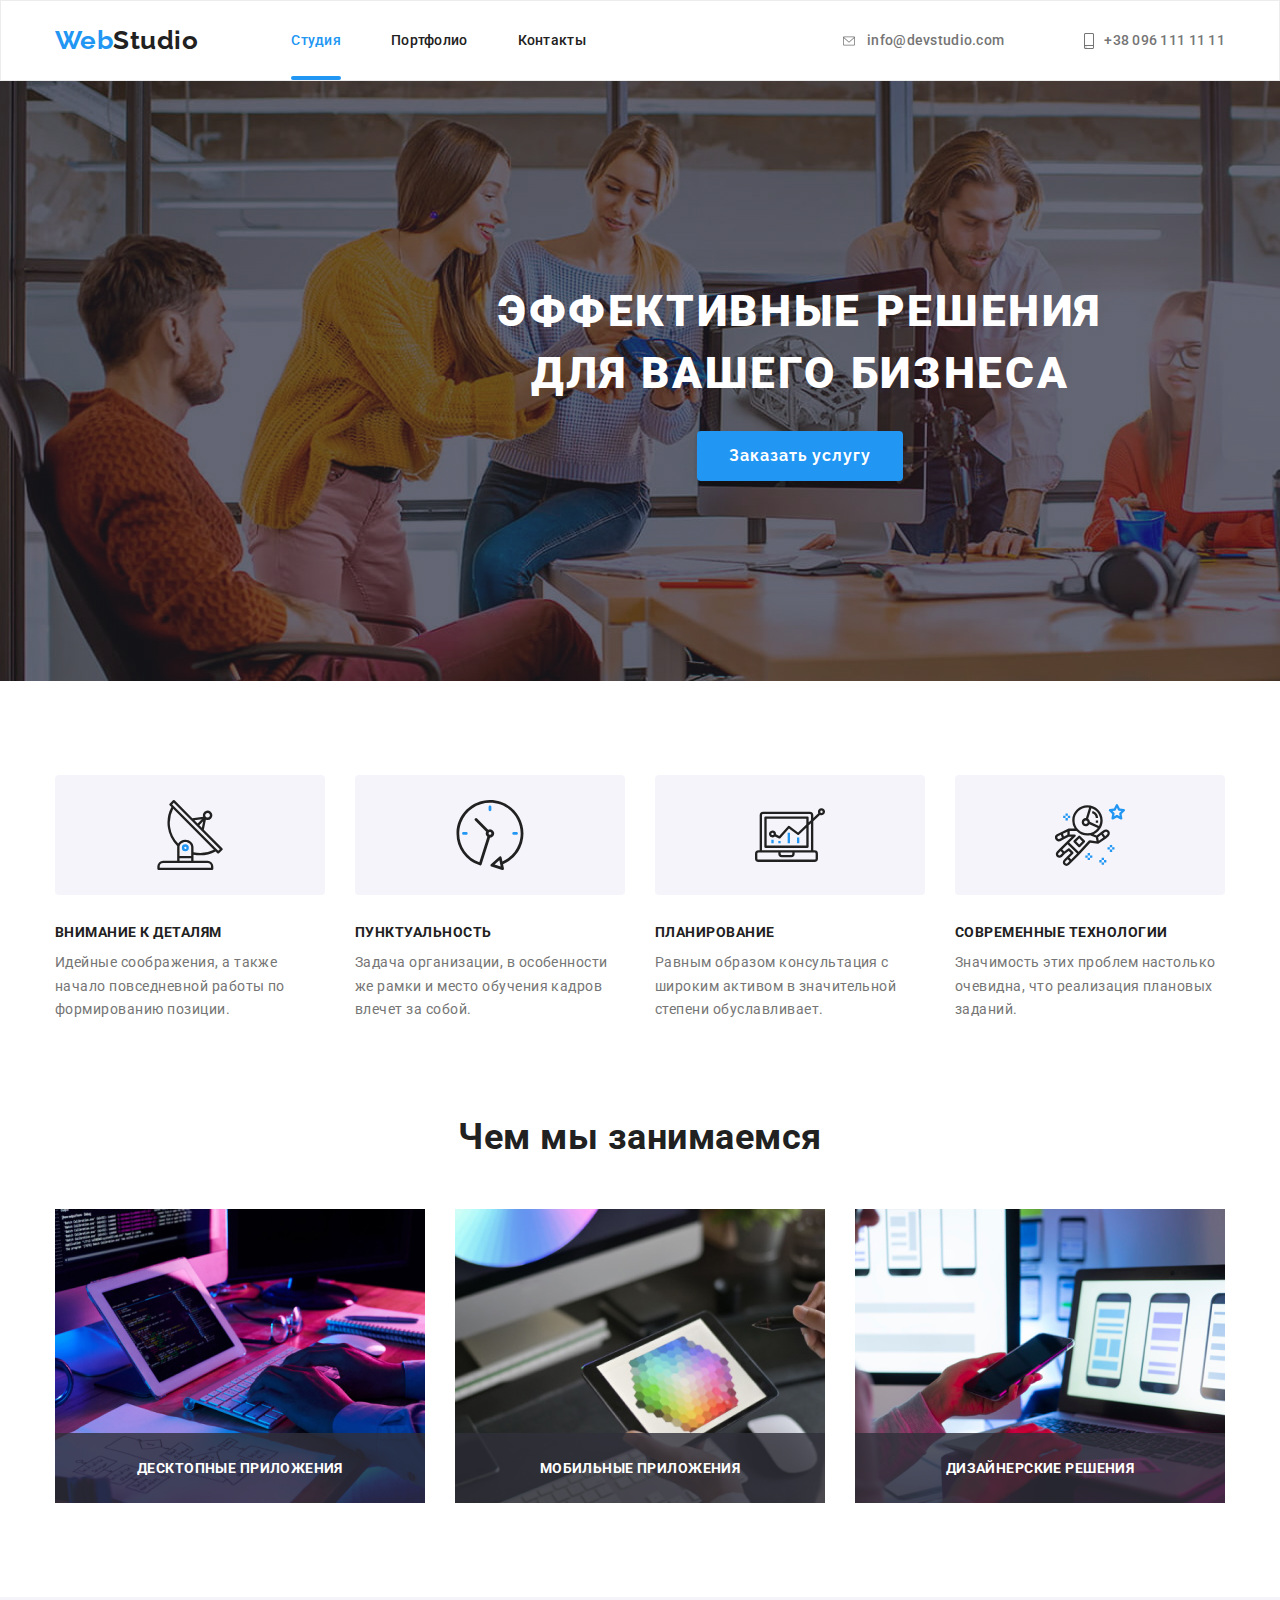
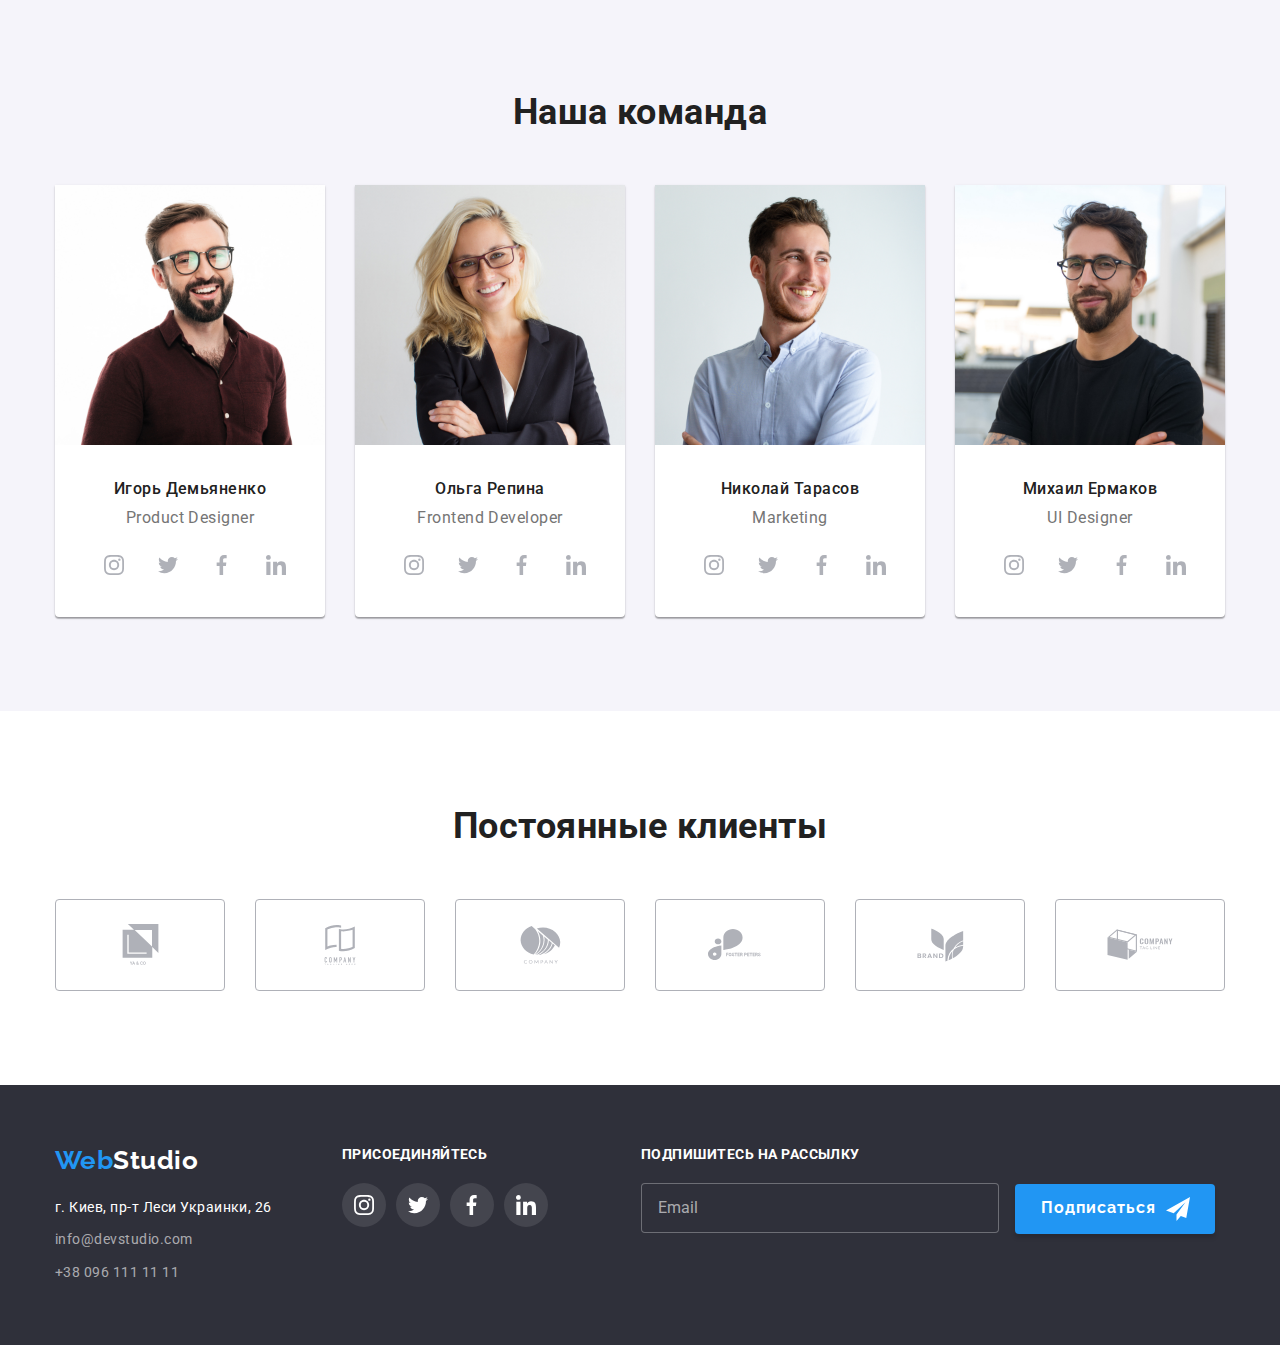
==== commit 493dc0a9: "portfolio" ====
--- a/index.html
+++ b/index.html
@@ -22,7 +22,7 @@
     <header class="page-header">
       <div class="container page-header__wrap">
         <nav class="page-header__nav">
-          <a class="logo" href="./index.html"
+          <a class="logo logo--white" href="./index.html"
             ><span class="logo__text-accent">Web</span>Studio</a
           >
 
@@ -207,8 +207,8 @@
                   alt="верстка сайта"
                   width="370"
               /></a>
-              <div class="example__wrap--position">
-                <h3 class="example__title">Десктопные приложения</h3>
+              <div class="example__wrap">
+                <h3 class="example__boxhead">Десктопные приложения</h3>
               </div>
             </li>
             <li class="example__item">
@@ -219,8 +219,8 @@
                   alt="выбор макета сайта для телефона"
                   width="370"
               /></a>
-              <div class="example__wrap--position">
-                <h3 class="example__title">Мобильные приложения</h3>
+              <div class="example__wrap">
+                <h3 class="example__boxhead">Мобильные приложения</h3>
               </div>
             </li>
             <li class="example__item">
@@ -231,8 +231,8 @@
                   alt="цветокоррекция на планшете"
                   width="370"
               /></a>
-              <div class="example__wrap--position">
-                <h3 class="example__title">Дизайнерские решения</h3>
+              <div class="example__wrap">
+                <h3 class="example__boxhead">Дизайнерские решения</h3>
               </div>
             </li>
           </ul>
@@ -249,7 +249,7 @@
                 alt="сотрудник команды"
                 width="270"
               />
-              <div class="team__wrap--description">
+              <div class="team__wrap">
                 <h3 class="team__title-name">Игорь Демьяненко</h3>
                 <p class="team__text">Product Designer</p>
 
@@ -307,7 +307,7 @@
                 alt="сотрудник команды"
                 width="270"
               />
-              <div class="team__wrap--description">
+              <div class="team__wrap">
                 <h3 class="team__title-name">Ольга Репина</h3>
                 <p class="team__text">Frontend Developer</p>
 
@@ -365,7 +365,7 @@
                 alt="сотрудник команды"
                 width="270"
               />
-              <div class="team__wrap--description">
+              <div class="team__wrap">
                 <h3 class="team__title-name">Николай Тарасов</h3>
                 <p class="team__text">Marketing</p>
 
@@ -423,7 +423,7 @@
                 alt="сотрудник команды"
                 width="270"
               />
-              <div class="team__wrap--description">
+              <div class="team__wrap">
                 <h3 class="team__title-name">Михаил Ермаков</h3>
                 <p class="team__text">UI Designer</p>
 
@@ -530,6 +530,7 @@
       </section>
     </main>
     <!-- Подвал -->
+
     <footer class="footer section">
       <div class="container footer__wrap">
         <div>
@@ -540,7 +541,7 @@
             <ul class="footer__list">
               <li class="footer__item">
                 <a
-                  class="footer__link footer__link-colorHover"
+                  class="footer__link footer__link--colorHover"
                   href="https://goo.gl/maps/Yac1yd6HgQ2EfbCq5"
                   target="_blank"
                   rel="noreferrer noopener"
@@ -593,15 +594,15 @@
             </li>
           </ul>
         </div>
-        <div class="subscription__wrap">
+        <div class="subscription">
           <b class="subscription__title">Подпишитесь на рассылку</b>
           <form class="subscription-form">
             <input
-              class="subscription-form__input"
+              class="subscription__input"
               type="email"
               placeholder="Email"
             />
-            <button class="subscription-form__button button" type="submit">
+            <button class="subscription__button button" type="submit">
               <div class="button__box">
                 <span class="button__text">Подписаться</span>
                 <svg class="button__icon" width="24px" height="24px">
@@ -613,6 +614,7 @@
         </div>
       </div>
     </footer>
+
     <script src="./js/modal.js"></script>
   </body>
 </html>
--- a/css/main.min.css
+++ b/css/main.min.css
@@ -1,2 +1,2 @@
-.hero__button,.form__button,.subscription-form__button{min-width:200px;max-width:300px;height:50px;background-color:#2196f3;color:#fff;-webkit-box-shadow:0px 4px 4px rgba(0,0,0,0.15);box-shadow:0px 4px 4px rgba(0,0,0,0.15);border-radius:4px;border:transparent none;font-family:Raleway,sans-serif;font-weight:700;font-size:16px;line-height:1.9;letter-spacing:0.06em}h1,h2,h3,h4,h5,h6,p,ul{margin:0;padding:0}.container{width:1200px;padding-left:15px;padding-right:15px;margin-left:auto;margin-right:auto}.section{padding-top:94px;padding-bottom:94px}ul{list-style:none}.footer-link:hover{-webkit-transition:color 250ms cubic-bezier(0.4, 0, 0.2, 1);transition:color 250ms cubic-bezier(0.4, 0, 0.2, 1);color:var(--accent-color)}.footer-link:hover{-webkit-transition:color 250ms cubic-bezier(0.4, 0, 0.2, 1);transition:color 250ms cubic-bezier(0.4, 0, 0.2, 1);color:var(--accent-color)}.logo{-webkit-transition:color 250ms cubic-bezier(0.4, 0, 0.2, 1);transition:color 250ms cubic-bezier(0.4, 0, 0.2, 1);color:#fff;text-decoration:none;font-family:Raleway,sans-serif;font-weight:700;font-size:26px;line-height:1.2}.logo__text-accent{color:#2196f3}.logo:hover,.logo:focus{-webkit-transition:color 250ms cubic-bezier(0.4, 0, 0.2, 1);transition:color 250ms cubic-bezier(0.4, 0, 0.2, 1);color:#2196f3}.logo--color{color:#fff}.page-header{border:1px solid #ececec}.page-header__nav{display:-webkit-box;display:-ms-flexbox;display:flex;-webkit-box-align:center;-ms-flex-align:center;align-items:center}.page-header__wrap{display:-webkit-box;display:-ms-flexbox;display:flex;-webkit-box-align:center;-ms-flex-align:center;align-items:center}.page-header__list{display:-webkit-box;display:-ms-flexbox;display:flex;-webkit-box-align:center;-ms-flex-align:center;align-items:center}.page-header__item:nth-child(1){margin-left:93px}.page-header__item:nth-child(n+2){margin-left:50px}.page-header__link{color:#212121;text-decoration:none;font-weight:500;font-size:14px;line-height:1.1;letter-spacing:0.02em;-webkit-transition:color 250ms cubic-bezier(0.4, 0, 0.2, 1);transition:color 250ms cubic-bezier(0.4, 0, 0.2, 1);color:var(--accent-color);position:relative;padding:32px 0px;display:inline-block}.page-header__link:hover,.page-header__link:focus{color:#2196f3;-webkit-transition:color 250ms cubic-bezier(0.4, 0, 0.2, 1);transition:color 250ms cubic-bezier(0.4, 0, 0.2, 1)}.page-header__link--current{color:#2196f3}.page-header__link--current::after{position:absolute;bottom:0;left:0;content:" ";height:4px;width:100%;background-color:#2196f3;border-radius:2px}.hero__button{-webkit-transition:border-color 250ms cubic-bezier(0.4, 0, 0.2, 1);transition:border-color 250ms cubic-bezier(0.4, 0, 0.2, 1);color:var(--title-color);background-color:var(--accent-color);cursor:pointer;font-family:var(--secondary-font);font-weight:700;font-size:16px;line-height:1.9;letter-spacing:0.06em;margin-top:30px;padding:10px 32px;display:inline-block;min-width:200px;max-width:350px;-webkit-box-shadow:0px 4px 4px rgba(0,0,0,0.15);box-shadow:0px 4px 4px rgba(0,0,0,0.15);border-radius:4px;border:1px solid transparent}.auth-nav{display:-webkit-box;display:-ms-flexbox;display:flex;-webkit-box-align:center;-ms-flex-align:center;align-items:center;margin-left:auto}.auth-nav__item+.auth-nav__item{margin-left:50px}.auth-nav__link{-webkit-transition:color 250ms cubic-bezier(0.4, 0, 0.2, 1);transition:color 250ms cubic-bezier(0.4, 0, 0.2, 1);color:#757575;text-decoration:none;font-weight:500;font-size:14px;line-height:1.1;letter-spacing:0.02em;display:-webkit-box;display:-ms-flexbox;display:flex;-webkit-box-align:center;-ms-flex-align:center;align-items:center;-webkit-box-pack:center;-ms-flex-pack:center;justify-content:center}.auth-nav__link:focus,.auth-nav__link:hover{color:#2196f3;-webkit-transition:color 250ms cubic-bezier(0.4, 0, 0.2, 1);transition:color 250ms cubic-bezier(0.4, 0, 0.2, 1)}.auth-nav__link:focus .auth-nav__icon,.auth-nav__link:hover .auth-nav__icon{fill:#2196f3;-webkit-transition:fill 250ms cubic-bezier(0.4, 0, 0.2, 1);transition:fill 250ms cubic-bezier(0.4, 0, 0.2, 1)}.auth-nav__icon{margin-right:10px;-webkit-transition:fill 250ms cubic-bezier(0.4, 0, 0.2, 1);transition:fill 250ms cubic-bezier(0.4, 0, 0.2, 1);fill:#757575}.auth-nav__icon:not(first-child){margin-left:30px}.hero{background-color:#2f303a;text-align:center;padding-top:200px;padding-bottom:200px;background-size:cover}.hero__title{color:#fff;font-weight:900;font-size:44px;line-height:1.4;letter-spacing:0.06em;text-transform:uppercase;height:120px;width:696px;margin-left:auto;margin-right:auto}.overlay{width:1600px;height:600px;margin-left:auto;margin-right:auto;background-image:-webkit-gradient(linear, left top, left bottom, from(rgba(47,48,58,0.4)), to(rgba(47,48,58,0.4))),url("../image/background.jpg");background-image:linear-gradient(rgba(47,48,58,0.4), rgba(47,48,58,0.4)),url("../image/background.jpg")}.hero__button,.form__button,.subscription-form__button{display:inline-block;min-width:200px;max-width:300px;height:50px;background-color:#2196f3;color:#fff;-webkit-box-shadow:0px 4px 4px rgba(0,0,0,0.15);box-shadow:0px 4px 4px rgba(0,0,0,0.15);border-radius:4px;border:transparent none;font-family:Raleway,sans-serif;font-weight:700;font-size:16px;line-height:1.9;letter-spacing:0.06em;cursor:pointer}.hero__button{-webkit-transition:border-color 250ms cubic-bezier(0.4, 0, 0.2, 1);transition:border-color 250ms cubic-bezier(0.4, 0, 0.2, 1);margin-top:30px;padding:10px 32px}.hero__button:focus,.hero__button:hover{-webkit-transition:border-color 250ms cubic-bezier(0.4, 0, 0.2, 1);transition:border-color 250ms cubic-bezier(0.4, 0, 0.2, 1);background-color:#188ce8}.form__button{-webkit-transition:border-color 250ms cubic-bezier(0.4, 0, 0.2, 1);transition:border-color 250ms cubic-bezier(0.4, 0, 0.2, 1);margin-right:auto;margin-left:auto;padding:10px 55px}.form__button:focus,.form__button:hover{-webkit-transition:border-color 250ms cubic-bezier(0.4, 0, 0.2, 1);transition:border-color 250ms cubic-bezier(0.4, 0, 0.2, 1);background-color:#188ce8}.subscription-form__button{-webkit-transition:border-color 250ms cubic-bezier(0.4, 0, 0.2, 1);transition:border-color 250ms cubic-bezier(0.4, 0, 0.2, 1);height:50px;margin-left:12px;padding:10px, 28px}.subscription-form__button:focus,.subscription-form__button:hover{-webkit-transition:border-color 250ms cubic-bezier(0.4, 0, 0.2, 1);transition:border-color 250ms cubic-bezier(0.4, 0, 0.2, 1);background-color:#188ce8}.backdrop{width:100%;height:100%;top:0px;left:0px;z-index:1;position:fixed;opacity:1;-webkit-transition:opacity 250ms cubic-bezier(0.4, 0, 0.2, 1),-webkit-transform 250ms cubic-bezier(0.4, 0, 0.2, 1);transition:opacity 250ms cubic-bezier(0.4, 0, 0.2, 1),-webkit-transform 250ms cubic-bezier(0.4, 0, 0.2, 1);transition:opacity 250ms cubic-bezier(0.4, 0, 0.2, 1),transform 250ms cubic-bezier(0.4, 0, 0.2, 1);transition:opacity 250ms cubic-bezier(0.4, 0, 0.2, 1),transform 250ms cubic-bezier(0.4, 0, 0.2, 1),-webkit-transform 250ms cubic-bezier(0.4, 0, 0.2, 1);background:rgba(0,0,0,0.2)}.backdrop.is-hidden{pointer-events:none;opacity:0}.backdrop.is-hidden .modal{-webkit-transform:translate(-50%, -50%) scale(0.9);transform:translate(-50%, -50%) scale(0.9);-webkit-transition:-webkit-transform 250ms cubic-bezier(0.4, 0, 0.2, 1);transition:-webkit-transform 250ms cubic-bezier(0.4, 0, 0.2, 1);transition:transform 250ms cubic-bezier(0.4, 0, 0.2, 1);transition:transform 250ms cubic-bezier(0.4, 0, 0.2, 1), -webkit-transform 250ms cubic-bezier(0.4, 0, 0.2, 1)}.modal{position:relative;position:absolute;top:50%;left:50%;-webkit-transform:translate(-50%, -50%) scale(1);transform:translate(-50%, -50%) scale(1);width:528px;min-height:581px;padding:40px;background:#ffffff;-webkit-transition:-webkit-transform 250ms cubic-bezier(0.4, 0, 0.2, 1);transition:-webkit-transform 250ms cubic-bezier(0.4, 0, 0.2, 1);transition:transform 250ms cubic-bezier(0.4, 0, 0.2, 1);transition:transform 250ms cubic-bezier(0.4, 0, 0.2, 1), -webkit-transform 250ms cubic-bezier(0.4, 0, 0.2, 1);-webkit-box-shadow:0px 1px 3px rgba(0,0,0,0.12),0px 1px 1px rgba(0,0,0,0.14),0px 2px 1px rgba(0,0,0,0.2);box-shadow:0px 1px 3px rgba(0,0,0,0.12),0px 1px 1px rgba(0,0,0,0.14),0px 2px 1px rgba(0,0,0,0.2);border-radius:4px}.button-close{cursor:pointer;position:absolute;top:8px;right:8px;width:30px;height:30px;border:1px solid rgba(0,0,0,0.1);border-radius:50%;background-color:#ffffff}.button-close:focus .button-close__icon,.button-close:hover .button-close__icon{fill:var(--accent-color);-webkit-transition:fill 250ms cubic-bezier(0.4, 0, 0.2, 1);transition:fill 250ms cubic-bezier(0.4, 0, 0.2, 1)}.button-close__icon{-webkit-transition:fill 250ms cubic-bezier(0.4, 0, 0.2, 1);transition:fill 250ms cubic-bezier(0.4, 0, 0.2, 1)}.modal__title{display:block;font-size:20px;line-height:1.15;text-align:center;color:var(--secondary-title-color);margin-bottom:12px}.form__label{display:block;margin-bottom:4px;font-size:12px;line-height:1.16;letter-spacing:0.01em;color:var(--general-text-color)}.form__wrap{position:relative}.form__input{display:block;width:100%;height:40px;margin-bottom:10px;padding-left:42px;border:1px solid rgba(33,33,33,0.2);border-radius:4px;-webkit-transform:border-color 250ms cubic-bezier(0.4, 0, 0.2, 1);transform:border-color 250ms cubic-bezier(0.4, 0, 0.2, 1)}.form__input:focus+.form__icon{fill:var(--accent-color);-webkit-transition:fill 250ms cubic-bezier(0.4, 0, 0.2, 1);transition:fill 250ms cubic-bezier(0.4, 0, 0.2, 1)}.textarea:focus,.form__input:focus{outline:none;border-color:var(--accent-color);-webkit-transform:border-color 250ms cubic-bezier(0.4, 0, 0.2, 1);transform:border-color 250ms cubic-bezier(0.4, 0, 0.2, 1)}.form__icon{position:absolute;top:11px;left:12px;width:18px;height:18px;-webkit-transition:fill 250ms cubic-bezier(0.4, 0, 0.2, 1);transition:fill 250ms cubic-bezier(0.4, 0, 0.2, 1)}.textarea{resize:none;width:100%;height:120px;padding:12px 16px;margin-bottom:20px;border:1px solid rgba(33,33,33,0.2);border-radius:4px;-webkit-transform:border-color 250ms cubic-bezier(0.4, 0, 0.2, 1);transform:border-color 250ms cubic-bezier(0.4, 0, 0.2, 1)}.textarea::-webkit-input-placeholder{font-size:14px;line-height:1.2;letter-spacing:0.01em;color:rgba(117,117,117,0.5)}.textarea:-ms-input-placeholder{font-size:14px;line-height:1.2;letter-spacing:0.01em;color:rgba(117,117,117,0.5)}.textarea::-ms-input-placeholder{font-size:14px;line-height:1.2;letter-spacing:0.01em;color:rgba(117,117,117,0.5)}.textarea::placeholder{font-size:14px;line-height:1.2;letter-spacing:0.01em;color:rgba(117,117,117,0.5)}.checkbox{-webkit-appearance:none;-moz-appearance:none;appearance:none}.checkbox__label{display:inline-block;margin-bottom:30px;font-size:14px;line-height:1.7;letter-spacing:0.03em;color:var(--general-text-color)}.checkbox__icon{display:inline-block;width:16px;height:15px;border:2px solid var(--secondary-title-color);border-radius:2px}.checkbox:checked+.checkbox__icon{background-image:url(../image/icon-check.svg);background-size:contain;background-repeat:no-repeat;background-origin:border-box;border-color:var(--accent-color);background-color:var(--accent-color)}.checkbox__link{color:var(--accent-color)}.form__button{display:block;margin-right:auto;margin-left:auto;min-width:200px;max-width:350px;padding:10px 55px;cursor:pointer;font-weight:700;font-size:16px;line-height:1.9;letter-spacing:0.06em;color:var(--accent-color-portfolio-button);background-color:var(--accent-color);-webkit-box-shadow:0px 4px 4px rgba(0,0,0,0.15);box-shadow:0px 4px 4px rgba(0,0,0,0.15);border-radius:4px;border:transparent none;-webkit-transition:background-color 250ms cubic-bezier(0.4, 0, 0.2, 1);transition:background-color 250ms cubic-bezier(0.4, 0, 0.2, 1)}.form__button:focus,.form__button:hover{-webkit-transition:background-color 250ms cubic-bezier(0.4, 0, 0.2, 1);transition:background-color 250ms cubic-bezier(0.4, 0, 0.2, 1);background-color:var(--hover-btn-color)}
+.hero__button,.form__button,.subscription__button{min-width:200px;max-width:300px;height:50px;background-color:#2196f3;color:#fff;-webkit-box-shadow:0px 4px 4px rgba(0,0,0,0.15);box-shadow:0px 4px 4px rgba(0,0,0,0.15);border-radius:4px;border:transparent none;font-family:Raleway,sans-serif;font-weight:700;font-size:16px;line-height:1.9;letter-spacing:0.06em}h1,h2,h3,h4,h5,h6,p,ul{margin:0;padding:0}.container{width:1200px;padding-left:15px;padding-right:15px;margin-left:auto;margin-right:auto}.section{padding-top:94px;padding-bottom:94px}body{color:#757575;font-family:Roboto,sans-serif;letter-spacing:0.03em}li{list-style-type:none}.logo{-webkit-transition:color 250ms cubic-bezier(0.4, 0, 0.2, 1);transition:color 250ms cubic-bezier(0.4, 0, 0.2, 1);color:#fff;text-decoration:none;font-family:Raleway,sans-serif;font-weight:700;font-size:26px;line-height:1.2}.logo--white{color:#212121}.logo__text-accent{color:#2196f3}.logo:hover,.logo:focus{-webkit-transition:color 250ms cubic-bezier(0.4, 0, 0.2, 1);transition:color 250ms cubic-bezier(0.4, 0, 0.2, 1);color:#2196f3}.logo--color{color:#fff}.page-header{border:1px solid #ececec}.page-header__nav{display:-webkit-box;display:-ms-flexbox;display:flex;-webkit-box-align:center;-ms-flex-align:center;align-items:center}.page-header__wrap{display:-webkit-box;display:-ms-flexbox;display:flex;-webkit-box-align:center;-ms-flex-align:center;align-items:center}.page-header__list{display:-webkit-box;display:-ms-flexbox;display:flex;-webkit-box-align:center;-ms-flex-align:center;align-items:center}.page-header__item:nth-child(1){margin-left:93px}.page-header__item:nth-child(n+2){margin-left:50px}.page-header__link{color:#212121;text-decoration:none;font-weight:500;font-size:14px;line-height:1.1;letter-spacing:0.02em;-webkit-transition:color 250ms cubic-bezier(0.4, 0, 0.2, 1);transition:color 250ms cubic-bezier(0.4, 0, 0.2, 1);position:relative;padding:32px 0px;display:inline-block}.page-header__link:hover,.page-header__link:focus{color:#2196f3;-webkit-transition:color 250ms cubic-bezier(0.4, 0, 0.2, 1);transition:color 250ms cubic-bezier(0.4, 0, 0.2, 1)}.page-header__link--current{color:#2196f3}.page-header__link--current::after{position:absolute;bottom:0;left:0;content:" ";height:4px;width:100%;background-color:#2196f3;border-radius:2px}.hero__button{-webkit-transition:border-color 250ms cubic-bezier(0.4, 0, 0.2, 1);transition:border-color 250ms cubic-bezier(0.4, 0, 0.2, 1);color:var(--title-color);background-color:var(--accent-color);cursor:pointer;font-family:var(--secondary-font);font-weight:700;font-size:16px;line-height:1.9;letter-spacing:0.06em;margin-top:30px;padding:10px 32px;display:inline-block;min-width:200px;max-width:350px;-webkit-box-shadow:0px 4px 4px rgba(0,0,0,0.15);box-shadow:0px 4px 4px rgba(0,0,0,0.15);border-radius:4px;border:1px solid transparent}.auth-nav{display:-webkit-box;display:-ms-flexbox;display:flex;-webkit-box-align:center;-ms-flex-align:center;align-items:center;margin-left:auto}.auth-nav__item+.auth-nav__item{margin-left:50px}.auth-nav__link{-webkit-transition:color 250ms cubic-bezier(0.4, 0, 0.2, 1);transition:color 250ms cubic-bezier(0.4, 0, 0.2, 1);color:#757575;text-decoration:none;font-weight:500;font-size:14px;line-height:1.1;letter-spacing:0.02em;display:-webkit-box;display:-ms-flexbox;display:flex;-webkit-box-align:center;-ms-flex-align:center;align-items:center;-webkit-box-pack:center;-ms-flex-pack:center;justify-content:center}.auth-nav__link:focus,.auth-nav__link:hover{color:#2196f3;-webkit-transition:color 250ms cubic-bezier(0.4, 0, 0.2, 1);transition:color 250ms cubic-bezier(0.4, 0, 0.2, 1)}.auth-nav__link:focus .auth-nav__icon,.auth-nav__link:hover .auth-nav__icon{fill:#2196f3;-webkit-transition:fill 250ms cubic-bezier(0.4, 0, 0.2, 1);transition:fill 250ms cubic-bezier(0.4, 0, 0.2, 1)}.auth-nav__icon{margin-right:10px;-webkit-transition:fill 250ms cubic-bezier(0.4, 0, 0.2, 1);transition:fill 250ms cubic-bezier(0.4, 0, 0.2, 1);fill:#757575}.auth-nav__icon:not(first-child){margin-left:30px}.hero{background-color:#2f303a;text-align:center;padding-top:200px;padding-bottom:200px;background-size:cover}.hero__title{color:#fff;font-weight:900;font-size:44px;line-height:1.4;letter-spacing:0.06em;text-transform:uppercase;height:120px;width:696px;margin-left:auto;margin-right:auto}.overlay{width:1600px;height:600px;margin-left:auto;margin-right:auto;background-image:-webkit-gradient(linear, left top, left bottom, from(rgba(47,48,58,0.4)), to(rgba(47,48,58,0.4))),url("../image/background.jpg");background-image:linear-gradient(rgba(47,48,58,0.4), rgba(47,48,58,0.4)),url("../image/background.jpg")}.hero__button,.form__button,.subscription__button{display:inline-block;min-width:200px;max-width:300px;height:50px;background-color:#2196f3;color:#fff;-webkit-box-shadow:0px 4px 4px rgba(0,0,0,0.15);box-shadow:0px 4px 4px rgba(0,0,0,0.15);border-radius:4px;border:transparent none;font-family:Raleway,sans-serif;font-weight:700;font-size:16px;line-height:1.9;letter-spacing:0.06em;cursor:pointer}.hero__button{-webkit-transition:border-color 250ms cubic-bezier(0.4, 0, 0.2, 1);transition:border-color 250ms cubic-bezier(0.4, 0, 0.2, 1);display:inline-block;margin-top:30px;padding:10px 32px}.hero__button:focus,.hero__button:hover{-webkit-transition:border-color 250ms cubic-bezier(0.4, 0, 0.2, 1);transition:border-color 250ms cubic-bezier(0.4, 0, 0.2, 1);background-color:#188ce8}.form__button{-webkit-transition:border-color 250ms cubic-bezier(0.4, 0, 0.2, 1);transition:border-color 250ms cubic-bezier(0.4, 0, 0.2, 1);display:block;margin-right:auto;margin-left:auto;padding:10px 55px}.form__button:focus,.form__button:hover{-webkit-transition:border-color 250ms cubic-bezier(0.4, 0, 0.2, 1);transition:border-color 250ms cubic-bezier(0.4, 0, 0.2, 1);background-color:#188ce8}.subscription__button{-webkit-transition:border-color 250ms cubic-bezier(0.4, 0, 0.2, 1);transition:border-color 250ms cubic-bezier(0.4, 0, 0.2, 1);height:50px;margin-left:12px;padding:10px, 28px}.subscription__button:focus,.subscription__button:hover{-webkit-transition:border-color 250ms cubic-bezier(0.4, 0, 0.2, 1);transition:border-color 250ms cubic-bezier(0.4, 0, 0.2, 1);background-color:#188ce8}.backdrop{width:100%;height:100%;top:0px;left:0px;z-index:1;position:fixed;opacity:1;-webkit-transition:opacity 250ms cubic-bezier(0.4, 0, 0.2, 1);transition:opacity 250ms cubic-bezier(0.4, 0, 0.2, 1);-webkit-transition:-webkit-transform 250ms cubic-bezier(0.4, 0, 0.2, 1);transition:-webkit-transform 250ms cubic-bezier(0.4, 0, 0.2, 1);transition:transform 250ms cubic-bezier(0.4, 0, 0.2, 1);transition:transform 250ms cubic-bezier(0.4, 0, 0.2, 1), -webkit-transform 250ms cubic-bezier(0.4, 0, 0.2, 1);background:rgba(0,0,0,0.2)}.backdrop.is-hidden{pointer-events:none;opacity:0}.modal{position:relative;position:absolute;top:50%;left:50%;-webkit-transform:translate(-50%, -50%) scale(1);transform:translate(-50%, -50%) scale(1);width:528px;min-height:581px;padding:40px;background:#fff;-webkit-transition:-webkit-transform 250ms cubic-bezier(0.4, 0, 0.2, 1);transition:-webkit-transform 250ms cubic-bezier(0.4, 0, 0.2, 1);transition:transform 250ms cubic-bezier(0.4, 0, 0.2, 1);transition:transform 250ms cubic-bezier(0.4, 0, 0.2, 1), -webkit-transform 250ms cubic-bezier(0.4, 0, 0.2, 1);-webkit-box-shadow:0px 1px 3px rgba(0,0,0,0.12),0px 1px 1px rgba(0,0,0,0.14),0px 2px 1px rgba(0,0,0,0.2);box-shadow:0px 1px 3px rgba(0,0,0,0.12),0px 1px 1px rgba(0,0,0,0.14),0px 2px 1px rgba(0,0,0,0.2);border-radius:4px}.modal__title{display:block;font-size:20px;line-height:1.15;text-align:center;color:#fff;margin-bottom:12px}.backdrop.is-hidden .modal{-webkit-transform:translate(-50%, -50%) scale(0.9);transform:translate(-50%, -50%) scale(0.9);-webkit-transition:-webkit-transform 250ms cubic-bezier(0.4, 0, 0.2, 1);transition:-webkit-transform 250ms cubic-bezier(0.4, 0, 0.2, 1);transition:transform 250ms cubic-bezier(0.4, 0, 0.2, 1);transition:transform 250ms cubic-bezier(0.4, 0, 0.2, 1), -webkit-transform 250ms cubic-bezier(0.4, 0, 0.2, 1)}.button-close{cursor:pointer;position:absolute;top:8px;right:8px;width:30px;height:30px;border:1px solid rgba(0,0,0,0.1);border-radius:50%;background-color:#fff}.button-close__icon{-webkit-transition:fill 250ms cubic-bezier(0.4, 0, 0.2, 1);transition:fill 250ms cubic-bezier(0.4, 0, 0.2, 1)}.button-close:focus .button-close__icon,.button-close:hover .button-close__icon{fill:#2196f3;-webkit-transition:fill 250ms cubic-bezier(0.4, 0, 0.2, 1);transition:fill 250ms cubic-bezier(0.4, 0, 0.2, 1)}.form__wrap{position:relative}.form__label{display:block;margin-bottom:4px;font-size:12px;line-height:1.16;letter-spacing:0.01em;color:#757575}.form__icon{position:absolute;top:11px;left:12px;width:18px;height:18px;-webkit-transition:fill 250ms cubic-bezier(0.4, 0, 0.2, 1);transition:fill 250ms cubic-bezier(0.4, 0, 0.2, 1)}.form__input{display:block;width:100%;height:40px;margin-bottom:10px;padding-left:42px;border:1px solid rgba(33,33,33,0.2);border-radius:4px;-webkit-transition:border-color 250ms cubic-bezier(0.4, 0, 0.2, 1);transition:border-color 250ms cubic-bezier(0.4, 0, 0.2, 1)}.form__input:focus+.form__icon{fill:#2196f3;-webkit-transition:fill 250ms cubic-bezier(0.4, 0, 0.2, 1);transition:fill 250ms cubic-bezier(0.4, 0, 0.2, 1)}.form__input:focus{outline:none;border-color:#2196f3;-webkit-transition:border-color 250ms cubic-bezier(0.4, 0, 0.2, 1);transition:border-color 250ms cubic-bezier(0.4, 0, 0.2, 1)}.textarea{resize:none;width:100%;height:120px;padding:12px 16px;margin-bottom:20px;border:1px solid rgba(33,33,33,0.2);border-radius:4px;-webkit-transition:border-color 250ms cubic-bezier(0.4, 0, 0.2, 1);transition:border-color 250ms cubic-bezier(0.4, 0, 0.2, 1)}.textarea:focus{outline:none;border-color:#2196f3;-webkit-transition:border-color 250ms cubic-bezier(0.4, 0, 0.2, 1);transition:border-color 250ms cubic-bezier(0.4, 0, 0.2, 1)}.textarea::-webkit-input-placeholder{font-size:14px;line-height:1.2;letter-spacing:0.01em;color:rgba(117,117,117,0.5)}.textarea:-ms-input-placeholder{font-size:14px;line-height:1.2;letter-spacing:0.01em;color:rgba(117,117,117,0.5)}.textarea::-ms-input-placeholder{font-size:14px;line-height:1.2;letter-spacing:0.01em;color:rgba(117,117,117,0.5)}.textarea::placeholder{font-size:14px;line-height:1.2;letter-spacing:0.01em;color:rgba(117,117,117,0.5)}.checkbox{-webkit-appearance:none;-moz-appearance:none;appearance:none}.checkbox__label{display:inline-block;margin-bottom:30px;font-size:14px;line-height:1.7;letter-spacing:0.03em;color:#757575}.checkbox__icon{display:inline-block;width:16px;height:15px;border:2px solid #212121;border-radius:2px}.checkbox__link{color:#2196f3}.checkbox:checked+.checkbox__icon{background-image:url(../image/icon-check.svg);background-size:contain;background-repeat:no-repeat;background-origin:border-box;border-color:#2196f3;background-color:#2196f3}.feature__list{display:-webkit-box;display:-ms-flexbox;display:flex}.feature__wrap{display:-webkit-box;display:-ms-flexbox;display:flex;width:270px;height:120px;-webkit-box-pack:center;-ms-flex-pack:center;justify-content:center;-webkit-box-align:center;-ms-flex-align:center;align-items:center;background:#f5f4fa;border-radius:4px}.feature__title{color:#212121;font-weight:700;font-size:14px;line-height:1.1;text-transform:uppercase;margin-top:30px}.feature__tetxt{line-height:1.7;font-size:14px;margin-top:10px}.feature__item{width:270px}.feature__item:nth-child(n+2){margin-left:30px}.example{padding-top:0px}.example__title{color:#212121;font-weight:700;font-size:36px;line-height:1.2;text-align:center}.example__list{display:-webkit-box;display:-ms-flexbox;display:flex;margin-top:50px}.example__wrap{position:absolute;bottom:0;width:100%;padding:27px 0px;background:rgba(47,48,58,0.8)}.example__boxhead{margin-left:auto;margin-right:auto;font-weight:700;font-size:14px;line-height:calc(16 / 14);text-align:center;letter-spacing:0.03em;text-transform:uppercase;color:#fff}.example__photo{display:block}.example__item{position:relative}.example__item:nth-child(n+2){margin-left:30px}.team{background-color:#f5f4fa}.team__list{display:-webkit-box;display:-ms-flexbox;display:flex;margin-top:50px}.team__wrap{padding:30px 0}.team__title{color:#212121;font-weight:700;font-size:36px;line-height:1.2;text-align:center}.team__title-name{color:#212121;font-weight:500;font-size:16px;line-height:1.2;text-align:center}.team__text{font-size:16px;line-height:1.2;text-align:center;margin-top:10px}.team__contacts-list{display:-webkit-box;display:-ms-flexbox;display:flex;-webkit-box-pack:center;-ms-flex-pack:center;justify-content:center;margin-top:16px}.team__item{-webkit-box-shadow:0px 1px 3px rgba(0,0,0,0.12),0px 1px 1px rgba(0,0,0,0.14),0px 2px 1px rgba(0,0,0,0.2);box-shadow:0px 1px 3px rgba(0,0,0,0.12),0px 1px 1px rgba(0,0,0,0.14),0px 2px 1px rgba(0,0,0,0.2);border-radius:0px 0px 4px 4px;background-color:#fff}.team__item:nth-child(n+2){margin-left:30px}.team__contacts-item:not(first-child){margin-left:10px}.team__contacts-link{-webkit-transition:background-color 250ms cubic-bezier(0.4, 0, 0.2, 1);transition:background-color 250ms cubic-bezier(0.4, 0, 0.2, 1);width:44px;height:44px;display:-webkit-box;display:-ms-flexbox;display:flex;-webkit-box-align:center;-ms-flex-align:center;align-items:center;-webkit-box-pack:center;-ms-flex-pack:center;justify-content:center;border-radius:50%}.team__contacts-link:hover,.team__contacts-link:focus{-webkit-transition:background-color 250ms cubic-bezier(0.4, 0, 0.2, 1);transition:background-color 250ms cubic-bezier(0.4, 0, 0.2, 1);background-color:#2196f3}.team__contacts-icon{-webkit-transition:fill 250ms cubic-bezier(0.4, 0, 0.2, 1);transition:fill 250ms cubic-bezier(0.4, 0, 0.2, 1);fill:#afb1b8}.team__contacts-link:hover .team__contacts-icon,.team__contacts-link:focus .team__contacts-icon{-webkit-transition:fill 250ms cubic-bezier(0.4, 0, 0.2, 1);transition:fill 250ms cubic-bezier(0.4, 0, 0.2, 1);fill:#fff}.customer__title{color:#212121;font-weight:700;font-size:36px;line-height:1.2;text-align:center}.customer__list{display:-webkit-box;display:-ms-flexbox;display:flex;margin-top:50px}.customer__item:not(:first-child){margin-left:30px}.customer__link{-webkit-transition:border-color 250ms cubic-bezier(0.4, 0, 0.2, 1);transition:border-color 250ms cubic-bezier(0.4, 0, 0.2, 1);display:-webkit-box;display:-ms-flexbox;display:flex;width:170px;height:92px;-webkit-box-pack:center;-ms-flex-pack:center;justify-content:center;-webkit-box-align:center;-ms-flex-align:center;align-items:center;border:1px solid #afb1b8;border-radius:4px}.customer__link:focus,.customer__link:hover{-webkit-transition:border-color 250ms cubic-bezier(0.4, 0, 0.2, 1);transition:border-color 250ms cubic-bezier(0.4, 0, 0.2, 1);border-color:#2196f3}.customer__icon{fill:#afb1b8;-webkit-transition:fill 250ms cubic-bezier(0.4, 0, 0.2, 1);transition:fill 250ms cubic-bezier(0.4, 0, 0.2, 1)}.customer__link:focus .customer__icon,.customer__link:hover .customer__icon{-webkit-transition:fill 250ms cubic-bezier(0.4, 0, 0.2, 1);transition:fill 250ms cubic-bezier(0.4, 0, 0.2, 1);fill:#2196f3}.footer{background-color:#2f303a;padding:60px 0px}.footer__wrap{display:-webkit-box;display:-ms-flexbox;display:flex}.footer__link{-webkit-transition:color 250ms cubic-bezier(0.4, 0, 0.2, 1);transition:color 250ms cubic-bezier(0.4, 0, 0.2, 1);color:rgba(255,255,255,0.6);text-decoration:none;font-size:14px;line-height:1.7;font-style:normal;display:inline-block}.footer__link:hover,.footer__link:focus{color:#2196f3;-webkit-transition:color 250ms cubic-bezier(0.4, 0, 0.2, 1);transition:color 250ms cubic-bezier(0.4, 0, 0.2, 1)}.footer__link--colorHover{color:#fff;font-size:14px;line-height:1.7;font-style:normal;margin-top:20px}.footer__item+.footer__item{margin-top:9px}.join-box{margin-left:70px}.join-box__title{color:#fff;font-family:Roboto,sans-serif;font-weight:700;font-size:14px;line-height:1.1;letter-spacing:0.03em;text-transform:uppercase}.join-box__list{margin-top:20px;display:-webkit-box;display:-ms-flexbox;display:flex}.join-box__item:not(:first-child){margin-left:10px}.join-box__link{-webkit-transition:background-color 250ms cubic-bezier(0.4, 0, 0.2, 1);transition:background-color 250ms cubic-bezier(0.4, 0, 0.2, 1);display:-webkit-box;display:-ms-flexbox;display:flex;-webkit-box-align:center;-ms-flex-align:center;align-items:center;-webkit-box-pack:center;-ms-flex-pack:center;justify-content:center;width:44px;height:44px;background-color:rgba(255,255,255,0.1);border-radius:50%}.join-box__link:hover,.join-box__link:focus{-webkit-transition:background-color 250ms cubic-bezier(0.4, 0, 0.2, 1);transition:background-color 250ms cubic-bezier(0.4, 0, 0.2, 1);background-color:#2196f3}.join-box__icon{fill:#fff}.subscription{margin-left:93px}.subscription__title{font-weight:700;font-size:14px;line-height:1.14;text-transform:uppercase;color:#fff}.subscription__input{color:#fff;display:inline-block;min-width:358px;height:50px;margin-top:20px;padding-left:16px;background-color:#2f303a;border:1px solid rgba(255,255,255,0.3);border-radius:4px}.subscription__input::-webkit-input-placeholder{font-size:16px;line-height:1.25;color:rgba(255,255,255,0.6)}.subscription__input:-ms-input-placeholder{font-size:16px;line-height:1.25;color:rgba(255,255,255,0.6)}.subscription__input::-ms-input-placeholder{font-size:16px;line-height:1.25;color:rgba(255,255,255,0.6)}.subscription__input::placeholder{font-size:16px;line-height:1.25;color:rgba(255,255,255,0.6)}.button__box{display:-webkit-box;display:-ms-flexbox;display:flex;-webkit-box-align:center;-ms-flex-align:center;align-items:center;-webkit-box-pack:center;-ms-flex-pack:center;justify-content:center}.button__icon{margin-left:10px}
 /*# sourceMappingURL=main.min.css.map */